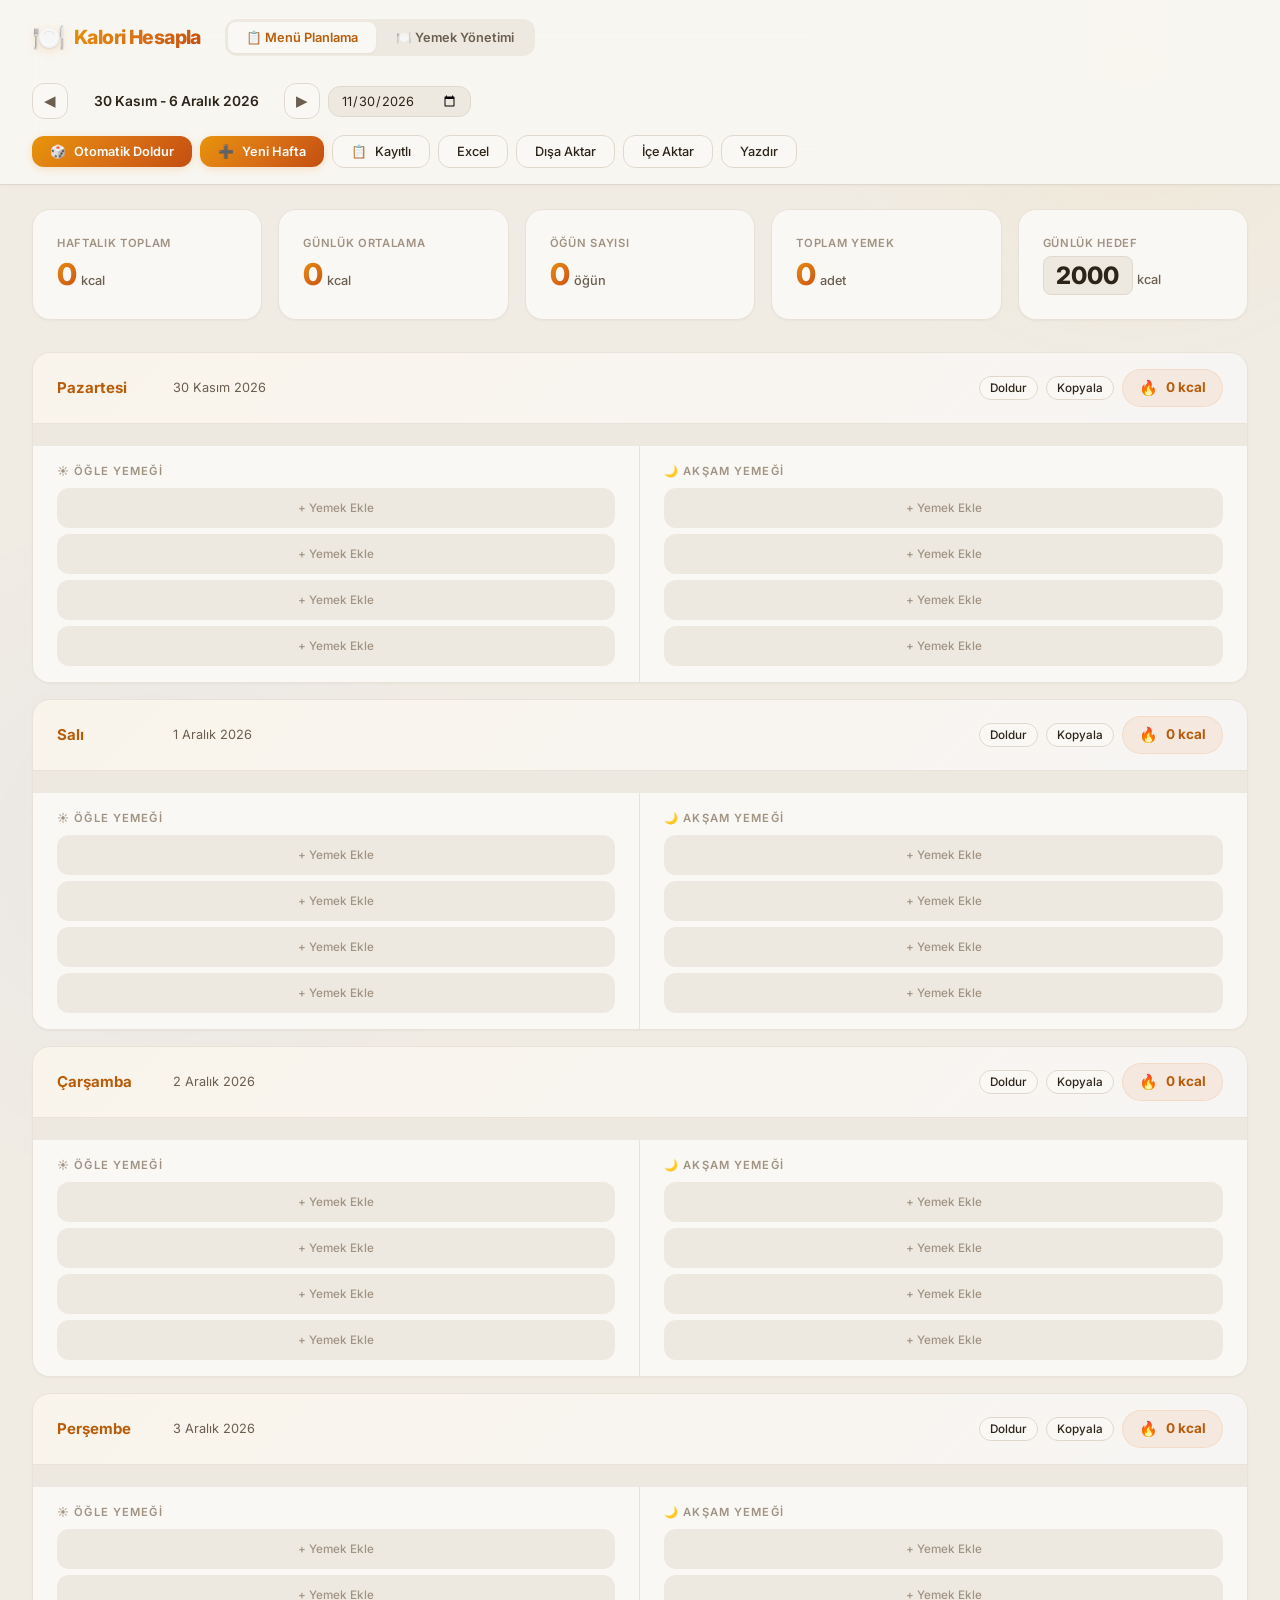
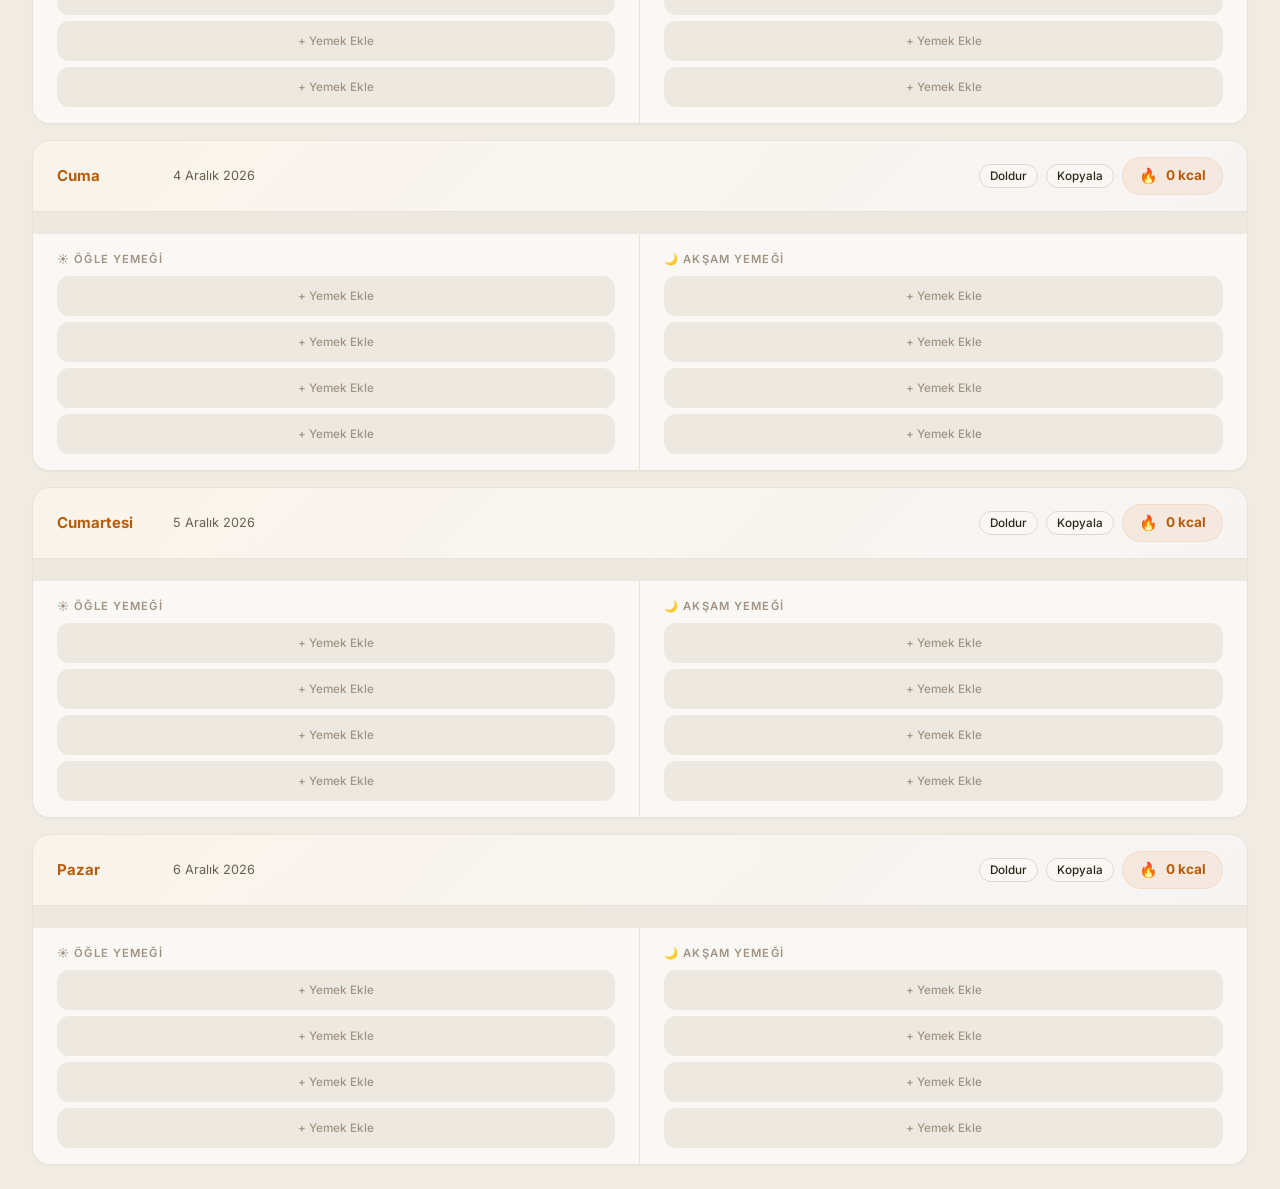
==== index.html @ 0a6b8567 "Initial commit: Add core files for meal planning and calorie tracking application, including HTML st" ====
<!DOCTYPE html>
<html lang="tr">
<head>
  <meta charset="UTF-8">
  <meta name="viewport" content="width=device-width, initial-scale=1.0">
  <meta name="description" content="Haftalık yemek menüsü planlama ve otomatik kalori hesaplama. 150+ Türk yemeği veritabanı.">
  <title>Kalori Hesapla — Haftalık Yemek Planlama</title>
  <link rel="icon" href="data:image/svg+xml,<svg xmlns='http://www.w3.org/2000/svg' viewBox='0 0 100 100'><text y='.9em' font-size='90'>🍽️</text></svg>">
  <link rel="stylesheet" href="css/style.css">
</head>
<body>

  <!-- ══════════ HEADER ══════════ -->
  <header class="app-header">
    <div class="header-content">
      <div class="header-left">
        <div class="app-logo">
          <span class="app-logo-icon">🍽️</span>
          <h1>Kalori Hesapla</h1>
        </div>
        <nav class="tab-nav">
          <button class="tab-btn active" data-tab="planner">📋 Menü Planlama</button>
          <button class="tab-btn" data-tab="foods">🍽️ Yemek Yönetimi</button>
        </nav>
      </div>

      <div class="header-right">
        <div class="week-selector" id="planner-controls">
          <button class="week-nav-btn" id="btn-prev-week" title="Önceki hafta">◀</button>
          <span class="week-label" id="week-label">Bu Hafta</span>
          <button class="week-nav-btn" id="btn-next-week" title="Sonraki hafta">▶</button>
          <input type="date" class="week-date-input" id="week-date-input" title="Tarih seç">
        </div>
        <div class="header-controls">
          <button class="btn btn-primary" id="btn-auto-fill" title="Haftalık menüyü otomatik doldur"><span>🎲</span> Otomatik Doldur</button>
          <button class="btn btn-primary" id="btn-new-week"><span>➕</span> Yeni Hafta</button>
          <div class="saved-weeks-wrapper" style="position:relative;">
            <button class="btn" id="btn-saved-weeks"><span>📋</span> Kayıtlı</button>
            <div class="weeks-dropdown" id="weeks-dropdown">
              <div class="weeks-dropdown-header">📋 Kayıtlı Haftalar</div>
              <div id="weeks-list"></div>
            </div>
          </div>
          <button class="btn" id="btn-export-excel" title="Excel olarak indir">Excel</button>
          <button class="btn" id="btn-export" title="JSON olarak dışa aktar">Dışa Aktar</button>
          <button class="btn" id="btn-import" title="JSON dosyası içe aktar">İçe Aktar</button>
          <button class="btn" id="btn-print" title="Yazdırma görünümü">Yazdır</button>
        </div>
      </div>
    </div>
  </header>

  <!-- ════════════════════════════════════
       TAB 1: MENÜ PLANLAMA
       ════════════════════════════════════ -->
  <main class="app-main" id="tab-planner">

    <!-- Stats Bar -->
    <section class="stats-bar">
      <div class="stat-card">
        <div class="stat-label">Haftalık Toplam</div>
        <div><span class="stat-value" id="stat-weekly-cal">0</span> <span class="stat-unit">kcal</span></div>
      </div>
      <div class="stat-card">
        <div class="stat-label">Günlük Ortalama</div>
        <div><span class="stat-value" id="stat-daily-cal">0</span> <span class="stat-unit">kcal</span></div>
      </div>
      <div class="stat-card">
        <div class="stat-label">Öğün Sayısı</div>
        <div><span class="stat-value" id="stat-meal-count">0</span> <span class="stat-unit">öğün</span></div>
      </div>
      <div class="stat-card">
        <div class="stat-label">Toplam Yemek</div>
        <div><span class="stat-value" id="stat-food-count">0</span> <span class="stat-unit">adet</span></div>
      </div>
      <div class="stat-card stat-card-goal">
        <div class="stat-label">Günlük Hedef</div>
        <div class="stat-goal-row">
          <input type="number" class="goal-input" id="goal-input" value="2000" min="500" max="5000" step="100">
          <span class="stat-unit">kcal</span>
        </div>
      </div>
    </section>

    <!-- Menu Grid -->
    <section class="menu-grid" id="menu-grid"></section>

  </main>

  <!-- ════════════════════════════════════
       TAB 2: YEMEK YÖNETİMİ
       ════════════════════════════════════ -->
  <main class="app-main hidden" id="tab-foods">

    <div class="food-mgmt">
      <!-- Header -->
      <div class="food-mgmt-header">
        <div>
          <h2 class="food-mgmt-title">Yemek Veritabanı</h2>
          <span class="food-mgmt-subtitle" id="food-total-count">0 yemek</span>
        </div>
        <button class="btn btn-primary" id="btn-add-food"><span>➕</span> Yeni Yemek Ekle</button>
      </div>

      <!-- Add Food Form (hidden) -->
      <div class="food-add-form hidden" id="food-add-form">
        <h3>Yeni Yemek Ekle</h3>
        <div class="food-form-grid">
          <div class="form-group">
            <label for="new-food-name">Yemek Adı</label>
            <input type="text" id="new-food-name" placeholder="Örn: Ev Yapımı Çorba" class="form-input">
          </div>
          <div class="form-group">
            <label for="new-food-cal">Kalori (kcal)</label>
            <input type="number" id="new-food-cal" placeholder="150" min="0" max="9999" class="form-input">
          </div>
          <div class="form-group">
            <label for="new-food-cat">Kategori</label>
            <select id="new-food-cat" class="form-input">
              <option value="corba">🍲 Çorbalar</option>
              <option value="ana_et">🍗 Et / Tavuk</option>
              <option value="ana_sebze">🥘 Sebze Yemekleri</option>
              <option value="pilav">🍚 Pilavlar</option>
              <option value="makarna">🍝 Makarnalar</option>
              <option value="borek">🥟 Börekler</option>
              <option value="salata">🥗 Salatalar</option>
              <option value="icecek">🥛 İçecekler</option>
              <option value="tatli">🍮 Tatlılar</option>
              <option value="meyve">🍎 Meyveler</option>
              <option value="diger" selected>🍽️ Diğer</option>
            </select>
          </div>
          <div class="form-group">
            <label for="new-food-portion">Porsiyon</label>
            <input type="text" id="new-food-portion" placeholder="1 porsiyon" class="form-input">
          </div>
        </div>
        <div class="food-form-actions">
          <button class="btn btn-primary" id="food-form-save">✓ Kaydet</button>
          <button class="btn" id="food-form-cancel">İptal</button>
        </div>
      </div>

      <!-- Filters -->
      <div class="food-mgmt-filters">
        <div class="food-search-wrap">
          <span class="food-search-icon">🔍</span>
          <input type="text" id="food-mgmt-search" placeholder="Yemek adı ile ara..." class="food-mgmt-search-input">
        </div>
        <div class="food-cat-filters">
          <button class="food-cat-filter-btn active" data-category="all">Tümü</button>
          <button class="food-cat-filter-btn" data-category="corba">🍲</button>
          <button class="food-cat-filter-btn" data-category="ana_et">🍗</button>
          <button class="food-cat-filter-btn" data-category="ana_sebze">🥘</button>
          <button class="food-cat-filter-btn" data-category="pilav">🍚</button>
          <button class="food-cat-filter-btn" data-category="makarna">🍝</button>
          <button class="food-cat-filter-btn" data-category="borek">🥟</button>
          <button class="food-cat-filter-btn" data-category="salata">🥗</button>
          <button class="food-cat-filter-btn" data-category="icecek">🥛</button>
          <button class="food-cat-filter-btn" data-category="tatli">🍮</button>
          <button class="food-cat-filter-btn" data-category="meyve">🍎</button>
          <button class="food-cat-filter-btn" data-category="diger">🍽️</button>
        </div>
      </div>

      <!-- Food List -->
      <div class="food-mgmt-list" id="food-mgmt-list"></div>
    </div>

  </main>

  <!-- ══════════ SEARCH OVERLAY ══════════ -->
  <div class="search-overlay" id="search-overlay">
    <div class="search-modal" role="dialog" aria-label="Yemek arama">
      <div class="search-header">
        <div class="search-context" id="search-context"></div>
        <div class="search-input-wrapper">
          <span class="search-input-icon">🔍</span>
          <input type="text" class="search-input" id="search-input"
                 placeholder="Yemek adı yazın... (örn: mercimek, pilav, tavuk)"
                 autocomplete="off" spellcheck="false">
        </div>
      </div>
      <div class="search-results" id="search-results"></div>
    </div>
  </div>

  <!-- ══════════ TOASTS ══════════ -->
  <div class="toast-container" id="toast-container"></div>

  <!-- ══════════ SCRIPTS ══════════ -->
  <script src="js/data.js"></script>
  <script src="js/storage.js"></script>
  <script src="js/app.js"></script>

</body>
</html>
---- css/style.css ----
@import url('https://fonts.googleapis.com/css2?family=Inter:wght@300;400;500;600;700;800&display=swap');

/* ═══════════════════════════════════════
   DESIGN TOKENS — WARM CREAM THEME
   ═══════════════════════════════════════ */
:root {
  /* Background layers — warm cream/sand tones */
  --bg-base: #f0ece4;
  --bg-surface: #faf8f4;
  --bg-card: #faf8f4;
  --bg-card-hover: #f5f1ea;
  --bg-elevated: #fdfcf9;
  --bg-input: #eee9e0;

  /* Text — warm dark tones */
  --text-primary: #2c2418;
  --text-secondary: #6b5f50;
  --text-muted: #a09383;
  --text-inverse: #fdfcf9;

  /* Accent — Warm orange/amber */
  --accent: #d97016;
  --accent-light: #e8940b;
  --accent-dark: #b85c0a;
  --accent-glow: rgba(217, 112, 22, 0.09);
  --accent-gradient: linear-gradient(135deg, #e8940b 0%, #d97016 50%, #c44e10 100%);

  /* Secondary accent — muted teal */
  --accent2: #3a8a7a;
  --accent2-glow: rgba(58, 138, 122, 0.08);

  /* Status colors */
  --success: #3a8a5c;
  --success-bg: rgba(58, 138, 92, 0.08);
  --warning: #b58a1a;
  --danger: #c0392b;
  --danger-bg: rgba(192, 57, 43, 0.07);
  --info: #2e6ea6;
  --info-bg: rgba(46, 110, 166, 0.07);

  /* Category colors — slightly warmer/muted */
  --cat-corba: #d97016;
  --cat-ana-et: #c0392b;
  --cat-ana-sebze: #3a8a5c;
  --cat-pilav: #7c54b8;
  --cat-makarna: #d46a1a;
  --cat-borek: #b84575;
  --cat-salata: #2d8a6e;
  --cat-icecek: #2e6ea6;
  --cat-tatli: #a61838;
  --cat-meyve: #5a8c1a;
  --cat-diger: #7a7060;

  /* Borders — warm */
  --border: #e0d8cc;
  --border-light: #e8e2d8;

  /* Radius */
  --radius-sm: 8px;
  --radius-md: 12px;
  --radius-lg: 18px;
  --radius-xl: 24px;
  --radius-full: 9999px;

  /* Shadows — warmer tone */
  --shadow-xs: 0 1px 2px rgba(60,40,10,0.04);
  --shadow-sm: 0 2px 8px rgba(60,40,10,0.06);
  --shadow-md: 0 4px 20px rgba(60,40,10,0.08);
  --shadow-lg: 0 12px 40px rgba(60,40,10,0.12);
  --shadow-glow: 0 4px 24px rgba(217, 112, 22, 0.14);

  /* Transitions */
  --transition-fast: 150ms ease;
  --transition-base: 250ms ease;
  --transition-slow: 400ms ease;

  /* Spacing */
  --space-xs: 4px;
  --space-sm: 8px;
  --space-md: 16px;
  --space-lg: 24px;
  --space-xl: 32px;
  --space-2xl: 48px;
}

/* ═══════════════════════════════════════
   RESETS & BASE
   ═══════════════════════════════════════ */
*, *::before, *::after {
  margin: 0;
  padding: 0;
  box-sizing: border-box;
}

html {
  font-size: 15px;
  scroll-behavior: smooth;
}

body {
  font-family: 'Inter', -apple-system, BlinkMacSystemFont, sans-serif;
  background: var(--bg-base);
  color: var(--text-primary);
  line-height: 1.6;
  min-height: 100vh;
  overflow-x: hidden;
}

/* Subtle background pattern */
body::before {
  content: '';
  position: fixed;
  top: -300px;
  right: -200px;
  width: 700px;
  height: 700px;
  background: radial-gradient(circle, rgba(245,158,11,0.06) 0%, transparent 70%);
  pointer-events: none;
  z-index: 0;
}

body::after {
  content: '';
  position: fixed;
  bottom: -300px;
  left: -200px;
  width: 700px;
  height: 700px;
  background: radial-gradient(circle, rgba(99,102,241,0.04) 0%, transparent 70%);
  pointer-events: none;
  z-index: 0;
}

/* ═══════════════════════════════════════
   HEADER
   ═══════════════════════════════════════ */
.app-header {
  position: sticky;
  top: 0;
  z-index: 100;
  background: rgba(250, 248, 244, 0.85);
  backdrop-filter: blur(20px);
  -webkit-backdrop-filter: blur(20px);
  border-bottom: 1px solid var(--border);
  padding: var(--space-md) var(--space-xl);
  box-shadow: 0 1px 3px rgba(0,0,0,0.03);
}

.header-content {
  max-width: 1600px;
  margin: 0 auto;
  display: flex;
  align-items: center;
  justify-content: space-between;
  gap: var(--space-lg);
  flex-wrap: wrap;
}

.app-logo {
  display: flex;
  align-items: center;
  gap: var(--space-sm);
}

.app-logo-icon {
  font-size: 1.8rem;
  filter: drop-shadow(0 2px 4px rgba(232,114,12,0.2));
}

.app-logo h1 {
  font-size: 1.3rem;
  font-weight: 800;
  background: var(--accent-gradient);
  -webkit-background-clip: text;
  -webkit-text-fill-color: transparent;
  background-clip: text;
  letter-spacing: -0.03em;
}

.header-controls {
  display: flex;
  align-items: center;
  gap: var(--space-sm);
  flex-wrap: wrap;
}

/* ═══════════════════════════════════════
   BUTTONS
   ═══════════════════════════════════════ */
.btn {
  display: inline-flex;
  align-items: center;
  gap: var(--space-sm);
  padding: 8px 18px;
  border: 1px solid var(--border);
  border-radius: var(--radius-md);
  background: var(--bg-surface);
  color: var(--text-primary);
  font-family: inherit;
  font-size: 0.85rem;
  font-weight: 500;
  cursor: pointer;
  transition: all var(--transition-fast);
  white-space: nowrap;
}

.btn:hover {
  background: var(--bg-card-hover);
  border-color: var(--accent-light);
  transform: translateY(-1px);
  box-shadow: var(--shadow-sm);
}

.btn:active {
  transform: translateY(0);
}

.btn-primary {
  background: var(--accent-gradient);
  border: none;
  color: var(--text-inverse);
  font-weight: 600;
  box-shadow: 0 2px 8px rgba(232,114,12,0.2);
}

.btn-primary:hover {
  filter: brightness(1.05);
  box-shadow: var(--shadow-glow);
}

.btn-danger {
  border-color: rgba(220, 38, 38, 0.25);
  color: var(--danger);
}

.btn-danger:hover {
  background: var(--danger-bg);
  border-color: var(--danger);
}

.btn-sm {
  padding: 4px 10px;
  font-size: 0.78rem;
}

.btn-icon {
  padding: 8px;
  border-radius: var(--radius-md);
  font-size: 1rem;
}

/* ═══════════════════════════════════════
   WEEK SELECTOR
   ═══════════════════════════════════════ */
.week-selector {
  display: flex;
  align-items: center;
  gap: var(--space-sm);
}

.week-nav-btn {
  width: 36px;
  height: 36px;
  display: flex;
  align-items: center;
  justify-content: center;
  border: 1px solid var(--border);
  border-radius: var(--radius-md);
  background: var(--bg-surface);
  color: var(--text-secondary);
  cursor: pointer;
  transition: all var(--transition-fast);
  font-size: 1rem;
}

.week-nav-btn:hover {
  background: var(--accent-glow);
  color: var(--accent);
  border-color: var(--accent-light);
}

.week-label {
  font-size: 0.92rem;
  font-weight: 600;
  color: var(--text-primary);
  min-width: 200px;
  text-align: center;
  cursor: pointer;
  padding: 6px 14px;
  border-radius: var(--radius-md);
  transition: background var(--transition-fast);
}

.week-label:hover {
  background: var(--bg-input);
}

.week-date-input {
  background: var(--bg-input);
  border: 1px solid var(--border);
  border-radius: var(--radius-md);
  color: var(--text-primary);
  padding: 6px 12px;
  font-family: inherit;
  font-size: 0.85rem;
  cursor: pointer;
}

.week-date-input:focus {
  outline: none;
  border-color: var(--accent);
  box-shadow: 0 0 0 3px var(--accent-glow);
}

/* ═══════════════════════════════════════
   MAIN CONTENT
   ═══════════════════════════════════════ */
.app-main {
  max-width: 1600px;
  margin: 0 auto;
  padding: var(--space-lg) var(--space-xl);
  position: relative;
  z-index: 1;
}

/* ═══════════════════════════════════════
   STATS BAR
   ═══════════════════════════════════════ */
.stats-bar {
  display: grid;
  grid-template-columns: repeat(auto-fit, minmax(200px, 1fr));
  gap: var(--space-md);
  margin-bottom: var(--space-xl);
}

.stat-card {
  background: var(--bg-surface);
  border: 1px solid var(--border-light);
  border-radius: var(--radius-lg);
  padding: var(--space-lg) var(--space-lg);
  transition: all var(--transition-base);
  box-shadow: var(--shadow-xs);
}

.stat-card:hover {
  border-color: var(--accent-light);
  box-shadow: var(--shadow-glow);
  transform: translateY(-3px);
}

.stat-label {
  font-size: 0.75rem;
  font-weight: 600;
  color: var(--text-muted);
  text-transform: uppercase;
  letter-spacing: 0.06em;
  margin-bottom: var(--space-xs);
}

.stat-value {
  font-size: 2rem;
  font-weight: 800;
  background: var(--accent-gradient);
  -webkit-background-clip: text;
  -webkit-text-fill-color: transparent;
  background-clip: text;
  line-height: 1.2;
}

.stat-unit {
  font-size: 0.85rem;
  font-weight: 500;
  -webkit-text-fill-color: var(--text-secondary);
}

/* ═══════════════════════════════════════
   MENU TABLE
   ═══════════════════════════════════════ */
.menu-grid {
  display: flex;
  flex-direction: column;
  gap: var(--space-md);
}

.day-card {
  background: var(--bg-surface);
  border: 1px solid var(--border-light);
  border-radius: var(--radius-lg);
  overflow: hidden;
  transition: all var(--transition-base);
  animation: fadeSlideIn 0.4s ease backwards;
  box-shadow: var(--shadow-xs);
}

.day-card:nth-child(1) { animation-delay: 0.0s; }
.day-card:nth-child(2) { animation-delay: 0.05s; }
.day-card:nth-child(3) { animation-delay: 0.10s; }
.day-card:nth-child(4) { animation-delay: 0.15s; }
.day-card:nth-child(5) { animation-delay: 0.20s; }
.day-card:nth-child(6) { animation-delay: 0.25s; }
.day-card:nth-child(7) { animation-delay: 0.30s; }

@keyframes fadeSlideIn {
  from {
    opacity: 0;
    transform: translateY(12px);
  }
  to {
    opacity: 1;
    transform: translateY(0);
  }
}

.day-card:hover {
  border-color: rgba(232, 114, 12, 0.2);
  box-shadow: var(--shadow-md);
}

.day-header {
  display: flex;
  align-items: center;
  justify-content: space-between;
  padding: var(--space-md) var(--space-lg);
  background: linear-gradient(135deg, rgba(245,158,11,0.04) 0%, rgba(99,102,241,0.02) 100%);
  border-bottom: 1px solid var(--border-light);
}

.day-info {
  display: flex;
  align-items: center;
  gap: var(--space-md);
}

.day-name {
  font-size: 1rem;
  font-weight: 700;
  color: var(--accent-dark);
  min-width: 100px;
}

.day-date {
  font-size: 0.85rem;
  color: var(--text-secondary);
  font-weight: 400;
}

.day-calories {
  display: flex;
  align-items: center;
  gap: var(--space-sm);
  background: var(--accent-glow);
  border: 1px solid rgba(232, 114, 12, 0.12);
  padding: 6px 16px;
  border-radius: var(--radius-full);
  font-weight: 700;
  color: var(--accent-dark);
  font-size: 0.9rem;
}

.day-calories-icon {
  font-size: 1rem;
}

.day-body {
  display: grid;
  grid-template-columns: 1fr 1fr;
  gap: 0;
}

.meal-column {
  background: var(--bg-surface);
  padding: var(--space-md) var(--space-lg);
}

.meal-column:first-child {
  border-right: 1px solid var(--border-light);
}

.meal-title {
  font-size: 0.75rem;
  font-weight: 600;
  text-transform: uppercase;
  letter-spacing: 0.1em;
  color: var(--text-muted);
  margin-bottom: var(--space-sm);
  display: flex;
  align-items: center;
  justify-content: space-between;
}

.meal-title-text {
  display: flex;
  align-items: center;
  gap: var(--space-xs);
}

.meal-calories-total {
  font-size: 0.75rem;
  font-weight: 700;
  color: var(--accent);
  background: var(--accent-glow);
  padding: 2px 10px;
  border-radius: var(--radius-full);
  border: 1px solid rgba(232,114,12,0.1);
}

.meal-slots {
  display: flex;
  flex-direction: column;
  gap: 6px;
  min-height: 120px;
}

/* ═══════════════════════════════════════
   FOOD SLOT
   ═══════════════════════════════════════ */
.food-slot {
  display: flex;
  align-items: center;
  gap: var(--space-sm);
  padding: 8px 12px;
  border-radius: var(--radius-md);
  border: 1.5px dashed var(--border);
  transition: all var(--transition-fast);
  min-height: 40px;
  cursor: pointer;
}

.food-slot:hover {
  border-color: var(--accent-light);
  background: var(--accent-glow);
}

.food-slot.empty {
  justify-content: center;
  background: var(--bg-input);
  border-color: transparent;
}

.food-slot.empty:hover {
  background: var(--accent-glow);
  border-color: var(--accent-light);
  border-style: dashed;
}

.food-slot.empty::after {
  content: '+ Yemek Ekle';
  font-size: 0.78rem;
  color: var(--text-muted);
  font-weight: 500;
}

.food-slot.empty:hover::after {
  color: var(--accent);
}

.food-slot.filled {
  border-style: solid;
  border-color: var(--border);
  background: var(--bg-surface);
}

.food-slot.filled:hover {
  background: var(--bg-card-hover);
  border-color: var(--accent-light);
}

.food-cat-dot {
  width: 8px;
  height: 8px;
  border-radius: 50%;
  flex-shrink: 0;
  box-shadow: 0 0 0 2px rgba(0,0,0,0.04);
}

.food-slot-name {
  flex: 1;
  font-size: 0.84rem;
  font-weight: 500;
  color: var(--text-primary);
  overflow: hidden;
  text-overflow: ellipsis;
  white-space: nowrap;
}

.food-slot-cal {
  font-size: 0.75rem;
  font-weight: 700;
  color: var(--accent-dark);
  background: var(--accent-glow);
  padding: 2px 10px;
  border-radius: var(--radius-full);
  flex-shrink: 0;
}

.food-slot-remove {
  width: 24px;
  height: 24px;
  display: flex;
  align-items: center;
  justify-content: center;
  border: none;
  background: transparent;
  color: var(--text-muted);
  cursor: pointer;
  border-radius: var(--radius-sm);
  font-size: 0.85rem;
  opacity: 0;
  transition: all var(--transition-fast);
  flex-shrink: 0;
}

.food-slot:hover .food-slot-remove {
  opacity: 1;
}

.food-slot-remove:hover {
  color: var(--danger);
  background: var(--danger-bg);
}

/* ═══════════════════════════════════════
   SEARCH MODAL / DROPDOWN
   ═══════════════════════════════════════ */
.search-overlay {
  position: fixed;
  inset: 0;
  background: rgba(0, 0, 0, 0.25);
  backdrop-filter: blur(6px);
  z-index: 1000;
  display: flex;
  align-items: flex-start;
  justify-content: center;
  padding-top: 12vh;
  opacity: 0;
  pointer-events: none;
  transition: opacity var(--transition-base);
}

.search-overlay.active {
  opacity: 1;
  pointer-events: auto;
}

.search-modal {
  background: var(--bg-surface);
  border: 1px solid var(--border);
  border-radius: var(--radius-xl);
  box-shadow: var(--shadow-lg);
  width: 560px;
  max-width: 95vw;
  max-height: 70vh;
  display: flex;
  flex-direction: column;
  transform: translateY(-20px) scale(0.96);
  transition: transform var(--transition-base);
  overflow: hidden;
}

.search-overlay.active .search-modal {
  transform: translateY(0) scale(1);
}

.search-header {
  padding: var(--space-lg);
  border-bottom: 1px solid var(--border-light);
  background: linear-gradient(180deg, rgba(245,158,11,0.03) 0%, transparent 100%);
}

.search-context {
  font-size: 0.78rem;
  color: var(--text-muted);
  margin-bottom: var(--space-sm);
}

.search-context span {
  color: var(--accent);
  font-weight: 700;
}

.search-input-wrapper {
  display: flex;
  align-items: center;
  gap: var(--space-sm);
  background: var(--bg-input);
  border: 2px solid var(--border);
  border-radius: var(--radius-md);
  padding: 10px 14px;
  transition: all var(--transition-fast);
}

.search-input-wrapper:focus-within {
  border-color: var(--accent);
  box-shadow: 0 0 0 4px var(--accent-glow);
  background: var(--bg-surface);
}

.search-input-icon {
  color: var(--text-muted);
  font-size: 1.1rem;
}

.search-input {
  flex: 1;
  background: none;
  border: none;
  outline: none;
  color: var(--text-primary);
  font-family: inherit;
  font-size: 1rem;
  font-weight: 500;
}

.search-input::placeholder {
  color: var(--text-muted);
  font-weight: 400;
}

.search-results {
  flex: 1;
  overflow-y: auto;
  padding: var(--space-sm);
}

.search-results::-webkit-scrollbar {
  width: 6px;
}

.search-results::-webkit-scrollbar-track {
  background: transparent;
}

.search-results::-webkit-scrollbar-thumb {
  background: var(--border);
  border-radius: var(--radius-full);
}

.search-category-header {
  font-size: 0.72rem;
  font-weight: 700;
  text-transform: uppercase;
  letter-spacing: 0.1em;
  color: var(--text-muted);
  padding: var(--space-sm) var(--space-md);
  margin-top: var(--space-xs);
  display: flex;
  align-items: center;
  gap: var(--space-sm);
}

.search-result-item {
  display: flex;
  align-items: center;
  gap: var(--space-sm);
  padding: 10px var(--space-md);
  border-radius: var(--radius-md);
  cursor: pointer;
  transition: all var(--transition-fast);
}

.search-result-item:hover,
.search-result-item.selected {
  background: var(--accent-glow);
}

.search-result-dot {
  width: 10px;
  height: 10px;
  border-radius: 50%;
  flex-shrink: 0;
  box-shadow: 0 0 0 2px rgba(0,0,0,0.04);
}

.search-result-name {
  flex: 1;
  font-size: 0.9rem;
  font-weight: 500;
  color: var(--text-primary);
}

.search-result-portion {
  font-size: 0.75rem;
  color: var(--text-muted);
}

.search-result-cal {
  font-size: 0.85rem;
  font-weight: 700;
  color: var(--accent-dark);
}

.search-empty {
  padding: var(--space-2xl);
  text-align: center;
  color: var(--text-muted);
  font-size: 0.9rem;
}

.search-empty-icon {
  font-size: 2.5rem;
  margin-bottom: var(--space-md);
  opacity: 0.5;
}

/* Category browser */
.category-grid {
  display: grid;
  grid-template-columns: repeat(auto-fill, minmax(140px, 1fr));
  gap: var(--space-sm);
  padding: var(--space-md);
}

.category-btn {
  display: flex;
  flex-direction: column;
  align-items: center;
  gap: var(--space-xs);
  padding: var(--space-md);
  border: 1px solid var(--border-light);
  border-radius: var(--radius-md);
  background: var(--bg-surface);
  cursor: pointer;
  transition: all var(--transition-fast);
}

.category-btn:hover {
  border-color: var(--accent-light);
  background: var(--accent-glow);
  transform: translateY(-2px);
  box-shadow: var(--shadow-sm);
}

.category-btn-icon {
  font-size: 1.6rem;
}

.category-btn-name {
  font-size: 0.75rem;
  font-weight: 600;
  color: var(--text-secondary);
  text-align: center;
}

/* ═══════════════════════════════════════
   SAVED WEEKS DROPDOWN
   ═══════════════════════════════════════ */
.weeks-dropdown {
  position: absolute;
  top: 100%;
  right: 0;
  margin-top: var(--space-sm);
  background: var(--bg-surface);
  border: 1px solid var(--border);
  border-radius: var(--radius-lg);
  box-shadow: var(--shadow-lg);
  min-width: 300px;
  max-height: 400px;
  overflow-y: auto;
  z-index: 200;
  display: none;
}

.weeks-dropdown.active {
  display: block;
  animation: dropIn 0.2s ease;
}

@keyframes dropIn {
  from { opacity: 0; transform: translateY(-8px); }
  to { opacity: 1; transform: translateY(0); }
}

.weeks-dropdown-header {
  padding: var(--space-md);
  border-bottom: 1px solid var(--border-light);
  font-size: 0.85rem;
  font-weight: 600;
  color: var(--text-secondary);
}

.week-item {
  display: flex;
  align-items: center;
  justify-content: space-between;
  padding: var(--space-sm) var(--space-md);
  cursor: pointer;
  transition: background var(--transition-fast);
}

.week-item:hover {
  background: var(--accent-glow);
}

.week-item.active {
  background: var(--accent-glow);
  border-left: 3px solid var(--accent);
}

.week-item-label {
  font-size: 0.85rem;
  font-weight: 500;
}

.week-item-delete {
  padding: 4px;
  background: none;
  border: none;
  color: var(--text-muted);
  cursor: pointer;
  border-radius: var(--radius-sm);
  opacity: 0;
  transition: all var(--transition-fast);
}

.week-item:hover .week-item-delete {
  opacity: 1;
}

.week-item-delete:hover {
  color: var(--danger);
}

/* ═══════════════════════════════════════
   TOAST NOTIFICATIONS
   ═══════════════════════════════════════ */
.toast-container {
  position: fixed;
  bottom: var(--space-lg);
  right: var(--space-lg);
  z-index: 2000;
  display: flex;
  flex-direction: column;
  gap: var(--space-sm);
}

.toast {
  background: var(--bg-surface);
  border: 1px solid var(--border);
  border-radius: var(--radius-md);
  padding: var(--space-md) var(--space-lg);
  font-size: 0.85rem;
  font-weight: 500;
  color: var(--text-primary);
  box-shadow: var(--shadow-lg);
  display: flex;
  align-items: center;
  gap: var(--space-sm);
  animation: toastIn 0.3s ease, toastOut 0.3s ease 2.7s forwards;
  min-width: 250px;
}

.toast.success {
  border-left: 4px solid var(--success);
}

.toast.error {
  border-left: 4px solid var(--danger);
}

.toast.info {
  border-left: 4px solid var(--info);
}

@keyframes toastIn {
  from { opacity: 0; transform: translateX(40px); }
  to { opacity: 1; transform: translateX(0); }
}

@keyframes toastOut {
  from { opacity: 1; transform: translateX(0); }
  to { opacity: 0; transform: translateX(40px); }
}

/* ═══════════════════════════════════════
   PRINT STYLES
   ═══════════════════════════════════════ */
@media print {
  body {
    background: white;
  }
  
  body::before, body::after {
    display: none;
  }

  .app-header {
    backdrop-filter: none;
    position: static;
    box-shadow: none;
    border-bottom: 2px solid #333;
  }

  .header-controls .btn:not(.week-label) {
    display: none;
  }

  .stats-bar {
    display: grid;
    grid-template-columns: repeat(4, 1fr);
  }

  .stat-card {
    box-shadow: none;
    border: 1px solid #ddd;
  }

  .stat-value {
    -webkit-text-fill-color: var(--accent-dark);
    background: none;
  }

  .day-card {
    box-shadow: none;
    border: 1px solid #ddd;
    break-inside: avoid;
    animation: none;
  }

  .food-slot.empty {
    display: none;
  }

  .food-slot-remove {
    display: none;
  }

  .toast-container {
    display: none;
  }
}

/* ═══════════════════════════════════════
   RESPONSIVE
   ═══════════════════════════════════════ */
@media (max-width: 900px) {
  html { font-size: 14px; }

  .app-header {
    padding: var(--space-sm) var(--space-md);
  }

  .header-content {
    flex-direction: column;
    align-items: stretch;
    gap: var(--space-sm);
  }

  .header-controls {
    justify-content: center;
  }

  .app-main {
    padding: var(--space-md);
  }

  .stats-bar {
    grid-template-columns: repeat(2, 1fr);
  }

  .day-body {
    grid-template-columns: 1fr;
  }

  .meal-column:first-child {
    border-right: none;
    border-bottom: 1px solid var(--border-light);
  }

  .week-label {
    min-width: auto;
  }

  .search-modal {
    margin: var(--space-md);
    max-height: 80vh;
  }
}

@media (max-width: 500px) {
  .stats-bar {
    grid-template-columns: 1fr;
  }

  .header-controls {
    flex-wrap: wrap;
    gap: var(--space-xs);
  }
  
  .btn {
    padding: 6px 12px;
    font-size: 0.78rem;
  }
}

/* ═══════════════════════════════════════
   SCROLLBAR
   ═══════════════════════════════════════ */
::-webkit-scrollbar {
  width: 8px;
  height: 8px;
}

::-webkit-scrollbar-track {
  background: var(--bg-base);
}

::-webkit-scrollbar-thumb {
  background: var(--border);
  border-radius: var(--radius-full);
}

::-webkit-scrollbar-thumb:hover {
  background: var(--text-muted);
}

/* ═══════════════════════════════════════
   MISC UTILITIES
   ═══════════════════════════════════════ */
.hidden { display: none !important; }
.sr-only {
  position: absolute;
  width: 1px; height: 1px;
  padding: 0; margin: -1px;
  overflow: hidden;
  clip: rect(0,0,0,0);
  border: 0;
}

@keyframes pulse {
  0%, 100% { opacity: 1; }
  50% { opacity: 0.5; }
}

.loading {
  animation: pulse 1.5s ease-in-out infinite;
}

/* ═══════════════════════════════════════
   HEADER LAYOUT (updated)
   ═══════════════════════════════════════ */
.header-left {
  display: flex;
  align-items: center;
  gap: var(--space-lg);
}

.header-right {
  display: flex;
  align-items: center;
  gap: var(--space-md);
  flex-wrap: wrap;
}

/* ═══════════════════════════════════════
   TAB NAVIGATION
   ═══════════════════════════════════════ */
.tab-nav {
  display: flex;
  gap: 2px;
  background: var(--bg-input);
  border-radius: var(--radius-md);
  padding: 3px;
}

.tab-btn {
  padding: 8px 18px;
  border: none;
  border-radius: var(--radius-sm);
  background: transparent;
  color: var(--text-secondary);
  font-family: inherit;
  font-size: 0.85rem;
  font-weight: 600;
  cursor: pointer;
  transition: all var(--transition-fast);
  white-space: nowrap;
}

.tab-btn:hover {
  color: var(--text-primary);
  background: rgba(255,255,255,0.5);
}

.tab-btn.active {
  background: var(--bg-surface);
  color: var(--accent-dark);
  box-shadow: var(--shadow-xs);
}

/* ═══════════════════════════════════════
   CALORIE GOAL INPUT
   ═══════════════════════════════════════ */
.stat-card-goal {
  position: relative;
}

.stat-goal-row {
  display: flex;
  align-items: baseline;
  gap: var(--space-xs);
}

.goal-input {
  width: 90px;
  background: var(--bg-input);
  border: 1px solid var(--border);
  border-radius: var(--radius-sm);
  color: var(--text-primary);
  font-family: inherit;
  font-size: 1.6rem;
  font-weight: 800;
  padding: 4px 8px;
  text-align: center;
  transition: border-color var(--transition-fast);
}

.goal-input:focus {
  outline: none;
  border-color: var(--accent);
  box-shadow: 0 0 0 3px var(--accent-glow);
}

/* Chrome spinner hide */
.goal-input::-webkit-inner-spin-button,
.goal-input::-webkit-outer-spin-button {
  -webkit-appearance: none;
  margin: 0;
}

/* ═══════════════════════════════════════
   DAY PROGRESS BAR
   ═══════════════════════════════════════ */
.day-progress-bar {
  position: relative;
  height: 22px;
  background: var(--bg-input);
  overflow: hidden;
}

.day-progress-fill {
  height: 100%;
  transition: width 0.6s cubic-bezier(0.22, 1, 0.36, 1);
  border-radius: 0;
}

.day-progress-fill.ok {
  background: linear-gradient(90deg, #3a8a5c 0%, #4ade80 100%);
}

.day-progress-fill.warn {
  background: linear-gradient(90deg, #e8940b 0%, #fbbf24 100%);
}

.day-progress-fill.over {
  background: linear-gradient(90deg, #c0392b 0%, #ef4444 100%);
}

.day-progress-fill.empty {
  background: transparent;
}

.day-progress-label {
  position: absolute;
  top: 50%;
  left: 50%;
  transform: translate(-50%, -50%);
  font-size: 0.68rem;
  font-weight: 600;
  color: var(--text-secondary);
  white-space: nowrap;
}

/* ═══════════════════════════════════════
   DAY HEADER ACTIONS
   ═══════════════════════════════════════ */
.day-header-actions {
  display: flex;
  align-items: center;
  gap: var(--space-sm);
}

/* ═══════════════════════════════════════
   PORTION BUTTON
   ═══════════════════════════════════════ */
.food-slot-portion {
  padding: 1px 6px;
  border: 1px solid var(--border);
  border-radius: var(--radius-sm);
  background: var(--bg-input);
  color: var(--accent-dark);
  font-family: inherit;
  font-size: 0.7rem;
  font-weight: 700;
  cursor: pointer;
  transition: all var(--transition-fast);
  flex-shrink: 0;
}

.food-slot-portion.dim {
  color: var(--text-muted);
  border-color: transparent;
  background: transparent;
}

.food-slot-portion:hover {
  border-color: var(--accent);
  color: var(--accent);
  background: var(--accent-glow);
}

/* ═══════════════════════════════════════
   FAVORITE STAR
   ═══════════════════════════════════════ */
.food-slot-fav {
  border: none;
  background: transparent;
  color: var(--border);
  cursor: pointer;
  font-size: 0.85rem;
  transition: all var(--transition-fast);
  flex-shrink: 0;
  opacity: 0;
  padding: 2px;
}

.food-slot:hover .food-slot-fav {
  opacity: 1;
}

.food-slot-fav.active {
  color: #e8940b;
  opacity: 1;
}

.food-slot-fav:hover {
  color: #e8940b;
  transform: scale(1.2);
}

/* Search favorites */
.search-fav-btn {
  border: none;
  background: transparent;
  color: var(--border);
  cursor: pointer;
  font-size: 0.9rem;
  padding: 2px 4px;
  transition: all var(--transition-fast);
  flex-shrink: 0;
}

.search-fav-btn.active {
  color: #e8940b;
}

.search-fav-btn:hover {
  color: #e8940b;
  transform: scale(1.15);
}

/* ═══════════════════════════════════════
   FOOD MANAGEMENT PAGE
   ═══════════════════════════════════════ */
.food-mgmt {
  max-width: 1000px;
  margin: 0 auto;
}

.food-mgmt-header {
  display: flex;
  align-items: center;
  justify-content: space-between;
  margin-bottom: var(--space-lg);
}

.food-mgmt-title {
  font-size: 1.5rem;
  font-weight: 800;
  color: var(--text-primary);
}

.food-mgmt-subtitle {
  font-size: 0.85rem;
  color: var(--text-muted);
  font-weight: 500;
}

/* Add Food Form */
.food-add-form {
  background: var(--bg-surface);
  border: 1px solid var(--border);
  border-radius: var(--radius-lg);
  padding: var(--space-lg);
  margin-bottom: var(--space-lg);
  box-shadow: var(--shadow-sm);
  animation: fadeSlideIn 0.3s ease;
}

.food-add-form h3 {
  font-size: 1rem;
  font-weight: 700;
  margin-bottom: var(--space-md);
  color: var(--accent-dark);
}

.food-form-grid {
  display: grid;
  grid-template-columns: 1fr 1fr;
  gap: var(--space-md);
}

.form-group {
  display: flex;
  flex-direction: column;
  gap: var(--space-xs);
}

.form-group label {
  font-size: 0.78rem;
  font-weight: 600;
  color: var(--text-secondary);
  text-transform: uppercase;
  letter-spacing: 0.05em;
}

.form-input {
  padding: 9px 12px;
  border: 1px solid var(--border);
  border-radius: var(--radius-sm);
  background: var(--bg-input);
  color: var(--text-primary);
  font-family: inherit;
  font-size: 0.9rem;
  transition: border-color var(--transition-fast);
}

.form-input:focus {
  outline: none;
  border-color: var(--accent);
  box-shadow: 0 0 0 3px var(--accent-glow);
}

.food-form-actions {
  display: flex;
  gap: var(--space-sm);
  margin-top: var(--space-md);
  justify-content: flex-end;
}

/* Filters */
.food-mgmt-filters {
  display: flex;
  flex-direction: column;
  gap: var(--space-md);
  margin-bottom: var(--space-lg);
}

.food-search-wrap {
  position: relative;
  display: flex;
  align-items: center;
}

.food-search-icon {
  position: absolute;
  left: 14px;
  font-size: 1rem;
  pointer-events: none;
}

.food-mgmt-search-input {
  width: 100%;
  padding: 11px 14px 11px 42px;
  border: 1px solid var(--border);
  border-radius: var(--radius-md);
  background: var(--bg-surface);
  color: var(--text-primary);
  font-family: inherit;
  font-size: 0.95rem;
  transition: border-color var(--transition-fast);
  box-shadow: var(--shadow-xs);
}

.food-mgmt-search-input:focus {
  outline: none;
  border-color: var(--accent);
  box-shadow: 0 0 0 3px var(--accent-glow);
}

.food-cat-filters {
  display: flex;
  gap: 4px;
  flex-wrap: wrap;
}

.food-cat-filter-btn {
  padding: 6px 12px;
  border: 1px solid var(--border);
  border-radius: var(--radius-full);
  background: var(--bg-surface);
  color: var(--text-secondary);
  font-family: inherit;
  font-size: 0.82rem;
  font-weight: 500;
  cursor: pointer;
  transition: all var(--transition-fast);
}

.food-cat-filter-btn:hover {
  border-color: var(--accent);
  background: var(--accent-glow);
}

.food-cat-filter-btn.active {
  background: var(--accent-gradient);
  color: var(--text-inverse);
  border-color: transparent;
}

/* Food List */
.food-mgmt-list {
  display: flex;
  flex-direction: column;
}

.food-mgmt-cat-header {
  font-size: 0.78rem;
  font-weight: 700;
  text-transform: uppercase;
  letter-spacing: 0.08em;
  color: var(--text-muted);
  padding: var(--space-md) 0 var(--space-xs);
  border-bottom: 1px solid var(--border-light);
  margin-top: var(--space-sm);
}

.food-mgmt-cat-header:first-child {
  margin-top: 0;
}

.food-mgmt-item {
  display: flex;
  align-items: center;
  gap: var(--space-sm);
  padding: 10px var(--space-md);
  border-bottom: 1px solid var(--border-light);
  transition: background var(--transition-fast);
}

.food-mgmt-item:hover {
  background: var(--accent-glow);
}

.food-mgmt-name {
  flex: 1;
  font-size: 0.9rem;
  font-weight: 500;
  color: var(--text-primary);
  min-width: 0;
  overflow: hidden;
  text-overflow: ellipsis;
  white-space: nowrap;
}

.food-mgmt-badge {
  font-size: 0.65rem;
  font-weight: 700;
  text-transform: uppercase;
  letter-spacing: 0.05em;
  padding: 2px 8px;
  border-radius: var(--radius-full);
  flex-shrink: 0;
}

.food-mgmt-badge.custom {
  background: rgba(99, 102, 241, 0.1);
  color: #6366f1;
}

.food-mgmt-badge.edited {
  background: rgba(232, 114, 12, 0.1);
  color: var(--accent);
}

.food-mgmt-portion {
  font-size: 0.78rem;
  color: var(--text-muted);
  flex-shrink: 0;
  min-width: 80px;
}

.food-mgmt-cal-edit {
  display: flex;
  align-items: center;
  gap: 4px;
  flex-shrink: 0;
}

.food-mgmt-cal-input {
  width: 65px;
  padding: 4px 6px;
  border: 1px solid var(--border);
  border-radius: var(--radius-sm);
  background: var(--bg-input);
  color: var(--text-primary);
  font-family: inherit;
  font-size: 0.85rem;
  font-weight: 600;
  text-align: right;
  transition: border-color var(--transition-fast);
}

.food-mgmt-cal-input:focus {
  outline: none;
  border-color: var(--accent);
  box-shadow: 0 0 0 2px var(--accent-glow);
}

.food-mgmt-cal-input::-webkit-inner-spin-button,
.food-mgmt-cal-input::-webkit-outer-spin-button {
  -webkit-appearance: none;
}

.food-mgmt-cal-unit {
  font-size: 0.75rem;
  color: var(--text-muted);
  font-weight: 500;
}

.food-mgmt-fav {
  border: none;
  background: transparent;
  cursor: pointer;
  font-size: 1rem;
  color: var(--border);
  padding: 4px;
  transition: all var(--transition-fast);
  flex-shrink: 0;
}

.food-mgmt-fav.active {
  color: #e8940b;
}

.food-mgmt-fav:hover {
  color: #e8940b;
  transform: scale(1.15);
}

.food-mgmt-del {
  border: none;
  background: transparent;
  cursor: pointer;
  font-size: 0.9rem;
  padding: 4px;
  opacity: 0.4;
  transition: all var(--transition-fast);
  flex-shrink: 0;
}

.food-mgmt-del:hover {
  opacity: 1;
}

.food-mgmt-empty {
  padding: var(--space-2xl);
  text-align: center;
  color: var(--text-muted);
  font-size: 0.9rem;
}

/* ═══════════════════════════════════════
   RESPONSIVE UPDATES
   ═══════════════════════════════════════ */
@media (max-width: 1100px) {
  .header-content {
    flex-direction: column;
    align-items: stretch;
  }
  .header-left {
    flex-direction: column;
    align-items: flex-start;
    gap: var(--space-sm);
  }
  .header-right {
    flex-wrap: wrap;
    gap: var(--space-sm);
  }
}

@media (max-width: 900px) {
  .food-form-grid {
    grid-template-columns: 1fr;
  }
  .food-mgmt-item {
    flex-wrap: wrap;
    gap: var(--space-xs);
  }
  .food-mgmt-portion {
    min-width: auto;
  }
}

@media (max-width: 500px) {
  .tab-nav {
    width: 100%;
  }
  .tab-btn {
    flex: 1;
    text-align: center;
    padding: 8px 10px;
    font-size: 0.78rem;
  }
  .day-header {
    flex-direction: column;
    align-items: flex-start;
    gap: var(--space-sm);
  }
  .day-header-actions {
    width: 100%;
    justify-content: flex-end;
  }
}
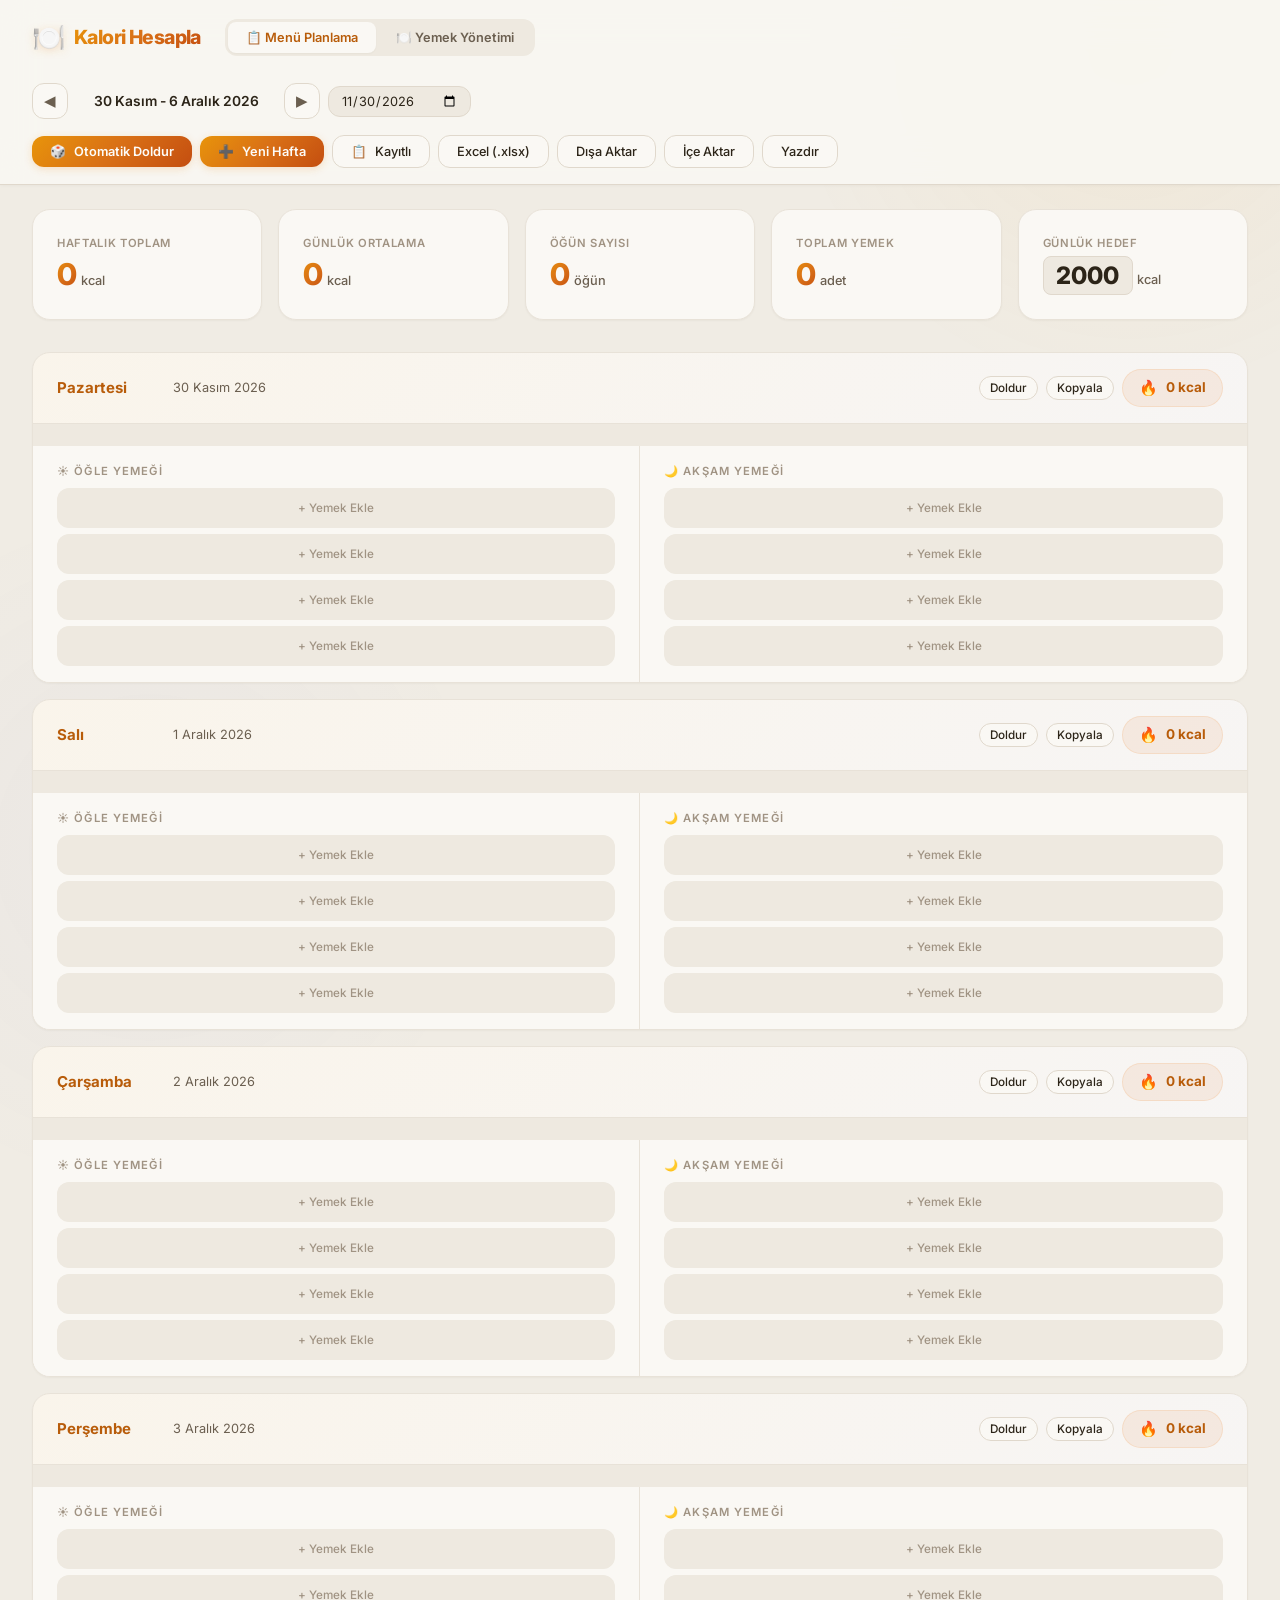
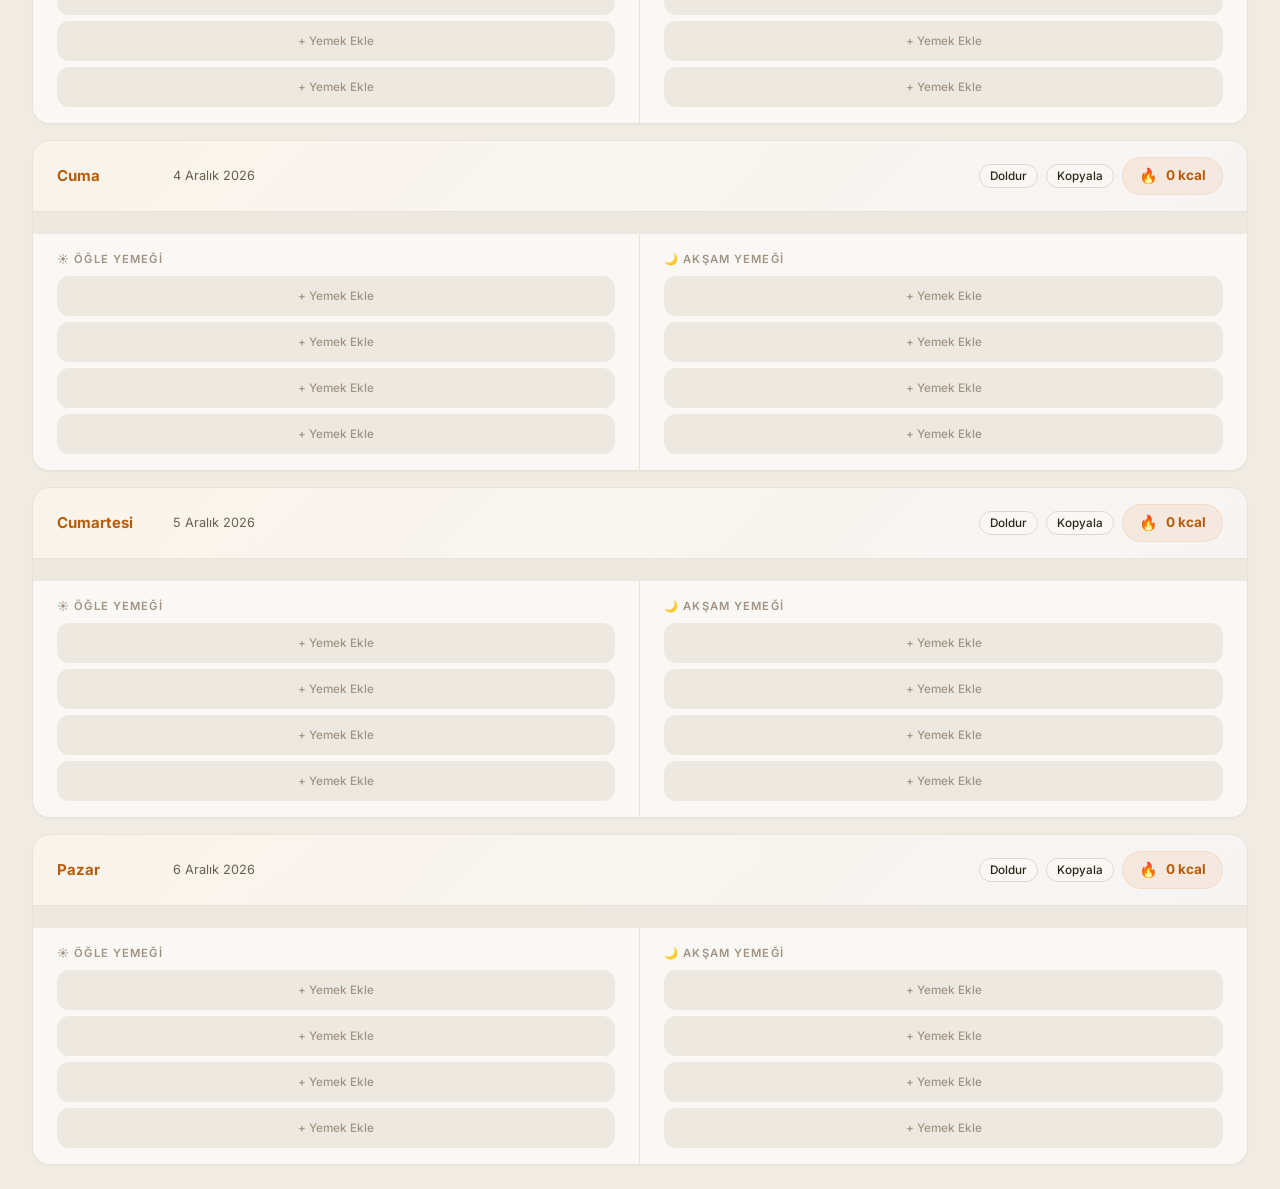
==== commit 538b86a8: "Update Excel export functionality: Changed button title to specify file format and added XLSX librar" ====
--- a/index.html
+++ b/index.html
@@ -41,7 +41,7 @@
               <div id="weeks-list"></div>
             </div>
           </div>
-          <button class="btn" id="btn-export-excel" title="Excel olarak indir">Excel</button>
+          <button class="btn" id="btn-export-excel" title="Excel (.xlsx) olarak indir">Excel (.xlsx)</button>
           <button class="btn" id="btn-export" title="JSON olarak dışa aktar">Dışa Aktar</button>
           <button class="btn" id="btn-import" title="JSON dosyası içe aktar">İçe Aktar</button>
           <button class="btn" id="btn-print" title="Yazdırma görünümü">Yazdır</button>
@@ -149,17 +149,17 @@
         </div>
         <div class="food-cat-filters">
           <button class="food-cat-filter-btn active" data-category="all">Tümü</button>
-          <button class="food-cat-filter-btn" data-category="corba">🍲</button>
-          <button class="food-cat-filter-btn" data-category="ana_et">🍗</button>
-          <button class="food-cat-filter-btn" data-category="ana_sebze">🥘</button>
-          <button class="food-cat-filter-btn" data-category="pilav">🍚</button>
-          <button class="food-cat-filter-btn" data-category="makarna">🍝</button>
-          <button class="food-cat-filter-btn" data-category="borek">🥟</button>
-          <button class="food-cat-filter-btn" data-category="salata">🥗</button>
-          <button class="food-cat-filter-btn" data-category="icecek">🥛</button>
-          <button class="food-cat-filter-btn" data-category="tatli">🍮</button>
-          <button class="food-cat-filter-btn" data-category="meyve">🍎</button>
-          <button class="food-cat-filter-btn" data-category="diger">🍽️</button>
+          <button class="food-cat-filter-btn" data-category="corba">🍲 Çorbalar</button>
+          <button class="food-cat-filter-btn" data-category="ana_et">🍗 Et/Tavuk</button>
+          <button class="food-cat-filter-btn" data-category="ana_sebze">🥘 Sebze</button>
+          <button class="food-cat-filter-btn" data-category="pilav">🍚 Pilav</button>
+          <button class="food-cat-filter-btn" data-category="makarna">🍝 Makarna</button>
+          <button class="food-cat-filter-btn" data-category="borek">🥟 Börek</button>
+          <button class="food-cat-filter-btn" data-category="salata">🥗 Salata</button>
+          <button class="food-cat-filter-btn" data-category="icecek">🥛 İçecek</button>
+          <button class="food-cat-filter-btn" data-category="tatli">🍮 Tatlı</button>
+          <button class="food-cat-filter-btn" data-category="meyve">🍎 Meyve</button>
+          <button class="food-cat-filter-btn" data-category="diger">🍽️ Diğer</button>
         </div>
       </div>
 
@@ -191,6 +191,7 @@
   <!-- ══════════ SCRIPTS ══════════ -->
   <script src="js/data.js"></script>
   <script src="js/storage.js"></script>
+  <script src="js/xlsx-js-style.min.js"></script>
   <script src="js/app.js"></script>
 
 </body>
--- a/css/style.css
+++ b/css/style.css
@@ -1362,88 +1362,95 @@
    FOOD MANAGEMENT PAGE
    ═══════════════════════════════════════ */
 .food-mgmt {
-  max-width: 1000px;
+  max-width: 1100px;
   margin: 0 auto;
 }
 
 .food-mgmt-header {
   display: flex;
-  align-items: center;
+  align-items: flex-end;
   justify-content: space-between;
-  margin-bottom: var(--space-lg);
+  margin-bottom: var(--space-xl);
+  gap: var(--space-md);
 }
 
 .food-mgmt-title {
-  font-size: 1.5rem;
+  font-size: 1.6rem;
   font-weight: 800;
   color: var(--text-primary);
+  line-height: 1.2;
 }
 
 .food-mgmt-subtitle {
   font-size: 0.85rem;
   color: var(--text-muted);
   font-weight: 500;
+  margin-top: 2px;
 }
 
 /* Add Food Form */
 .food-add-form {
-  background: var(--bg-surface);
-  border: 1px solid var(--border);
+  background: linear-gradient(135deg, var(--bg-surface) 0%, #fefcf8 100%);
+  border: 2px solid var(--accent);
   border-radius: var(--radius-lg);
-  padding: var(--space-lg);
+  padding: var(--space-xl);
+  margin-bottom: var(--space-xl);
+  box-shadow: var(--shadow-md);
+  animation: fadeSlideIn 0.3s ease;
+}
+
+.food-add-form h3 {
+  font-size: 1.1rem;
+  font-weight: 700;
   margin-bottom: var(--space-lg);
-  box-shadow: var(--shadow-sm);
-  animation: fadeSlideIn 0.3s ease;
-}
-
-.food-add-form h3 {
-  font-size: 1rem;
-  font-weight: 700;
-  margin-bottom: var(--space-md);
   color: var(--accent-dark);
+  display: flex;
+  align-items: center;
+  gap: var(--space-sm);
 }
 
 .food-form-grid {
   display: grid;
-  grid-template-columns: 1fr 1fr;
+  grid-template-columns: 2fr 1fr 1fr 1fr;
   gap: var(--space-md);
 }
 
 .form-group {
   display: flex;
   flex-direction: column;
-  gap: var(--space-xs);
+  gap: 5px;
 }
 
 .form-group label {
-  font-size: 0.78rem;
-  font-weight: 600;
+  font-size: 0.72rem;
+  font-weight: 700;
   color: var(--text-secondary);
   text-transform: uppercase;
-  letter-spacing: 0.05em;
+  letter-spacing: 0.06em;
 }
 
 .form-input {
-  padding: 9px 12px;
-  border: 1px solid var(--border);
-  border-radius: var(--radius-sm);
+  padding: 10px 14px;
+  border: 1.5px solid var(--border);
+  border-radius: var(--radius-md);
   background: var(--bg-input);
   color: var(--text-primary);
   font-family: inherit;
-  font-size: 0.9rem;
-  transition: border-color var(--transition-fast);
+  font-size: 0.92rem;
+  transition: all var(--transition-fast);
 }
 
 .form-input:focus {
   outline: none;
   border-color: var(--accent);
   box-shadow: 0 0 0 3px var(--accent-glow);
+  background: #fff;
 }
 
 .food-form-actions {
   display: flex;
   gap: var(--space-sm);
-  margin-top: var(--space-md);
+  margin-top: var(--space-lg);
   justify-content: flex-end;
 }
 
@@ -1452,7 +1459,12 @@
   display: flex;
   flex-direction: column;
   gap: var(--space-md);
-  margin-bottom: var(--space-lg);
+  margin-bottom: var(--space-xl);
+  position: sticky;
+  top: 72px;
+  z-index: 10;
+  background: var(--bg-base);
+  padding: var(--space-md) 0;
 }
 
 .food-search-wrap {
@@ -1463,45 +1475,51 @@
 
 .food-search-icon {
   position: absolute;
-  left: 14px;
-  font-size: 1rem;
+  left: 16px;
+  font-size: 1.1rem;
   pointer-events: none;
+  opacity: 0.6;
 }
 
 .food-mgmt-search-input {
   width: 100%;
-  padding: 11px 14px 11px 42px;
-  border: 1px solid var(--border);
-  border-radius: var(--radius-md);
+  padding: 13px 16px 13px 46px;
+  border: 2px solid var(--border);
+  border-radius: var(--radius-lg);
   background: var(--bg-surface);
   color: var(--text-primary);
   font-family: inherit;
-  font-size: 0.95rem;
-  transition: border-color var(--transition-fast);
-  box-shadow: var(--shadow-xs);
+  font-size: 1rem;
+  transition: all var(--transition-fast);
+  box-shadow: var(--shadow-sm);
 }
 
 .food-mgmt-search-input:focus {
   outline: none;
   border-color: var(--accent);
-  box-shadow: 0 0 0 3px var(--accent-glow);
+  box-shadow: 0 0 0 4px var(--accent-glow);
+  background: #fff;
+}
+
+.food-mgmt-search-input::placeholder {
+  color: var(--text-muted);
 }
 
 .food-cat-filters {
   display: flex;
-  gap: 4px;
+  gap: 6px;
   flex-wrap: wrap;
 }
 
 .food-cat-filter-btn {
-  padding: 6px 12px;
-  border: 1px solid var(--border);
+  padding: 7px 14px;
+  border: 1.5px solid var(--border);
   border-radius: var(--radius-full);
   background: var(--bg-surface);
   color: var(--text-secondary);
   font-family: inherit;
   font-size: 0.82rem;
-  font-weight: 500;
+  font-weight: 600;
   cursor: pointer;
   transition: all var(--transition-fast);
 }
@@ -1509,50 +1527,99 @@
 .food-cat-filter-btn:hover {
   border-color: var(--accent);
   background: var(--accent-glow);
+  transform: translateY(-1px);
 }
 
 .food-cat-filter-btn.active {
   background: var(--accent-gradient);
   color: var(--text-inverse);
   border-color: transparent;
+  box-shadow: 0 2px 8px rgba(232, 148, 11, 0.3);
 }
 
 /* Food List */
 .food-mgmt-list {
   display: flex;
   flex-direction: column;
+  gap: var(--space-lg);
+}
+
+/* Category Section - Card with colored left bar */
+.food-mgmt-cat-section {
+  background: var(--bg-surface);
+  border-radius: var(--radius-lg);
+  border: 1px solid var(--border-light);
+  overflow: hidden;
+  box-shadow: var(--shadow-xs);
+  transition: box-shadow var(--transition-fast);
+}
+
+.food-mgmt-cat-section:hover {
+  box-shadow: var(--shadow-sm);
 }
 
 .food-mgmt-cat-header {
-  font-size: 0.78rem;
+  display: flex;
+  align-items: center;
+  gap: var(--space-sm);
+  padding: 12px var(--space-lg);
+  background: var(--bg-input);
+  border-bottom: 1px solid var(--border-light);
+  cursor: default;
+}
+
+.food-mgmt-cat-icon {
+  font-size: 1.3rem;
+}
+
+.food-mgmt-cat-name {
+  font-size: 0.88rem;
   font-weight: 700;
-  text-transform: uppercase;
-  letter-spacing: 0.08em;
+  color: var(--text-primary);
+  flex: 1;
+}
+
+.food-mgmt-cat-count {
+  font-size: 0.72rem;
+  font-weight: 600;
   color: var(--text-muted);
-  padding: var(--space-md) 0 var(--space-xs);
-  border-bottom: 1px solid var(--border-light);
-  margin-top: var(--space-sm);
-}
-
-.food-mgmt-cat-header:first-child {
-  margin-top: 0;
-}
-
+  background: var(--bg-base);
+  padding: 2px 10px;
+  border-radius: var(--radius-full);
+}
+
+.food-mgmt-cat-items {
+  display: flex;
+  flex-direction: column;
+}
+
+/* Individual Food Item */
 .food-mgmt-item {
-  display: flex;
+  display: grid;
+  grid-template-columns: 1fr auto auto auto auto;
   align-items: center;
   gap: var(--space-sm);
-  padding: 10px var(--space-md);
+  padding: 10px var(--space-lg);
   border-bottom: 1px solid var(--border-light);
   transition: background var(--transition-fast);
 }
 
+.food-mgmt-item:last-child {
+  border-bottom: none;
+}
+
 .food-mgmt-item:hover {
   background: var(--accent-glow);
 }
 
+.food-mgmt-name-col {
+  display: flex;
+  align-items: center;
+  gap: var(--space-sm);
+  min-width: 0;
+}
+
 .food-mgmt-name {
-  flex: 1;
   font-size: 0.9rem;
   font-weight: 500;
   color: var(--text-primary);
@@ -1563,30 +1630,31 @@
 }
 
 .food-mgmt-badge {
-  font-size: 0.65rem;
+  font-size: 0.6rem;
   font-weight: 700;
   text-transform: uppercase;
   letter-spacing: 0.05em;
-  padding: 2px 8px;
+  padding: 2px 7px;
   border-radius: var(--radius-full);
   flex-shrink: 0;
+  line-height: 1.4;
 }
 
 .food-mgmt-badge.custom {
-  background: rgba(99, 102, 241, 0.1);
+  background: rgba(99, 102, 241, 0.12);
   color: #6366f1;
 }
 
 .food-mgmt-badge.edited {
-  background: rgba(232, 114, 12, 0.1);
+  background: rgba(232, 114, 12, 0.12);
   color: var(--accent);
 }
 
 .food-mgmt-portion {
-  font-size: 0.78rem;
+  font-size: 0.75rem;
   color: var(--text-muted);
   flex-shrink: 0;
-  min-width: 80px;
+  white-space: nowrap;
 }
 
 .food-mgmt-cal-edit {
@@ -1597,23 +1665,24 @@
 }
 
 .food-mgmt-cal-input {
-  width: 65px;
-  padding: 4px 6px;
-  border: 1px solid var(--border);
+  width: 62px;
+  padding: 5px 8px;
+  border: 1.5px solid var(--border);
   border-radius: var(--radius-sm);
   background: var(--bg-input);
-  color: var(--text-primary);
+  color: var(--accent-dark);
   font-family: inherit;
-  font-size: 0.85rem;
-  font-weight: 600;
+  font-size: 0.88rem;
+  font-weight: 700;
   text-align: right;
-  transition: border-color var(--transition-fast);
+  transition: all var(--transition-fast);
 }
 
 .food-mgmt-cal-input:focus {
   outline: none;
   border-color: var(--accent);
   box-shadow: 0 0 0 2px var(--accent-glow);
+  background: #fff;
 }
 
 .food-mgmt-cal-input::-webkit-inner-spin-button,
@@ -1622,9 +1691,15 @@
 }
 
 .food-mgmt-cal-unit {
-  font-size: 0.75rem;
+  font-size: 0.7rem;
   color: var(--text-muted);
-  font-weight: 500;
+  font-weight: 600;
+}
+
+.food-mgmt-actions {
+  display: flex;
+  align-items: center;
+  gap: 2px;
 }
 
 .food-mgmt-fav {
@@ -1636,6 +1711,7 @@
   padding: 4px;
   transition: all var(--transition-fast);
   flex-shrink: 0;
+  border-radius: var(--radius-sm);
 }
 
 .food-mgmt-fav.active {
@@ -1644,29 +1720,53 @@
 
 .food-mgmt-fav:hover {
   color: #e8940b;
-  transform: scale(1.15);
+  background: rgba(232, 148, 11, 0.08);
+  transform: scale(1.1);
 }
 
 .food-mgmt-del {
   border: none;
   background: transparent;
   cursor: pointer;
-  font-size: 0.9rem;
+  font-size: 0.85rem;
   padding: 4px;
-  opacity: 0.4;
+  opacity: 0.3;
   transition: all var(--transition-fast);
   flex-shrink: 0;
+  border-radius: var(--radius-sm);
 }
 
 .food-mgmt-del:hover {
   opacity: 1;
+  background: rgba(220, 60, 60, 0.08);
+}
+
+.food-mgmt-reset {
+  border: none;
+  background: var(--bg-input);
+  cursor: pointer;
+  font-size: 0.7rem;
+  padding: 3px 6px;
+  border-radius: var(--radius-sm);
+  color: var(--text-muted);
+  font-family: inherit;
+  font-weight: 600;
+  transition: all var(--transition-fast);
+}
+
+.food-mgmt-reset:hover {
+  background: var(--accent-glow);
+  color: var(--accent);
 }
 
 .food-mgmt-empty {
   padding: var(--space-2xl);
   text-align: center;
   color: var(--text-muted);
-  font-size: 0.9rem;
+  font-size: 0.95rem;
+  background: var(--bg-surface);
+  border-radius: var(--radius-lg);
+  border: 2px dashed var(--border);
 }
 
 /* ═══════════════════════════════════════
@@ -1693,11 +1793,23 @@
     grid-template-columns: 1fr;
   }
   .food-mgmt-item {
+    grid-template-columns: 1fr;
+    align-items: flex-start;
+    gap: var(--space-sm);
+  }
+  .food-mgmt-name-col {
     flex-wrap: wrap;
-    gap: var(--space-xs);
+  }
+  .food-mgmt-name {
+    white-space: normal;
   }
   .food-mgmt-portion {
     min-width: auto;
+    white-space: normal;
+  }
+  .food-mgmt-cal-edit,
+  .food-mgmt-actions {
+    justify-content: flex-start;
   }
 }
 
@@ -1721,4 +1833,3 @@
     justify-content: flex-end;
   }
 }
-
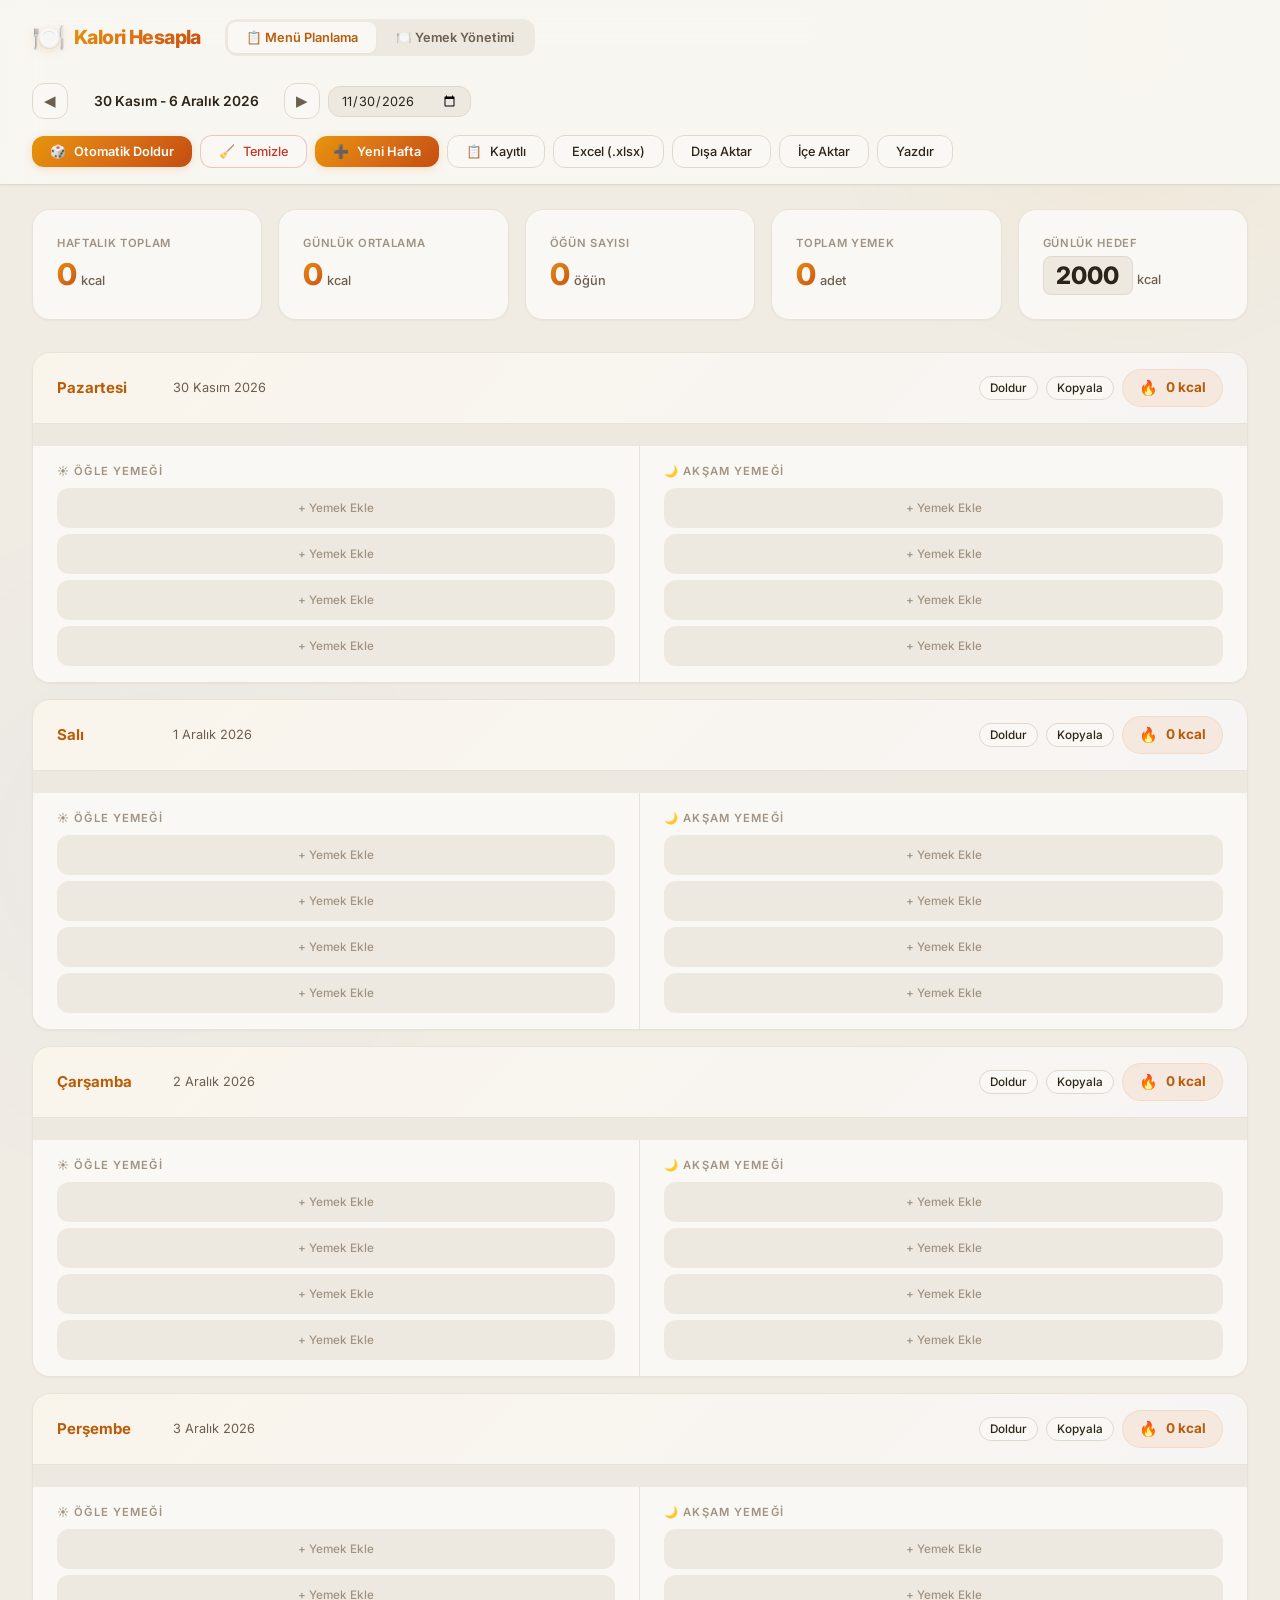
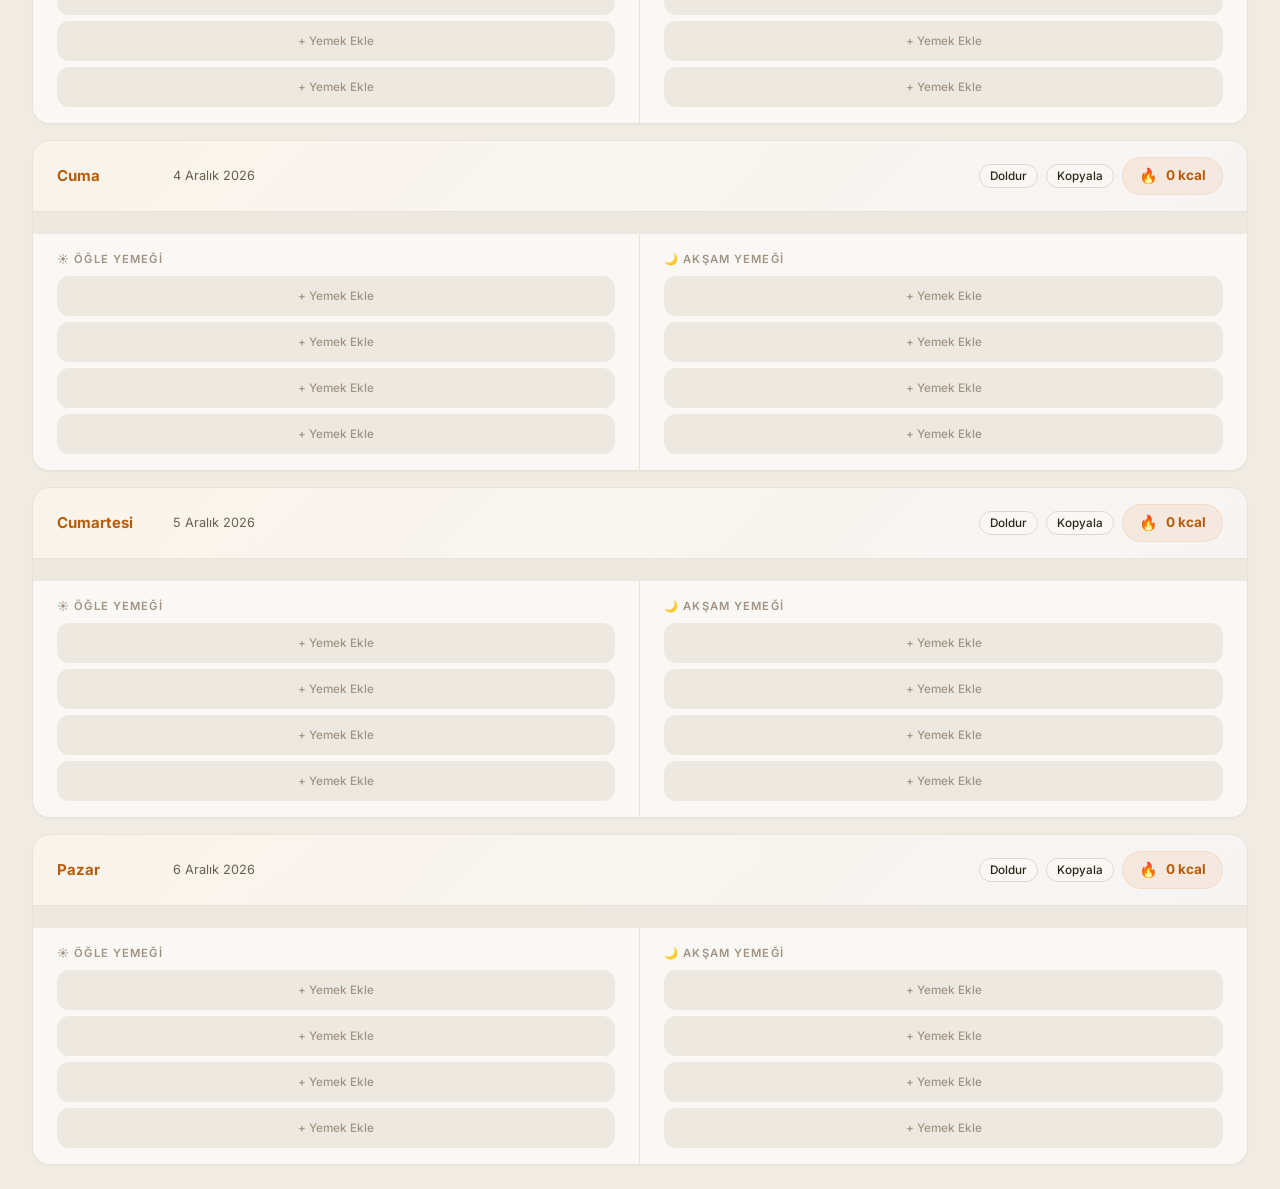
==== commit ffe27679: "Add clear week functionality: Introduced a new button to clear meals for the week, implemented confi" ====
--- a/index.html
+++ b/index.html
@@ -33,6 +33,7 @@
         </div>
         <div class="header-controls">
           <button class="btn btn-primary" id="btn-auto-fill" title="Haftalık menüyü otomatik doldur"><span>🎲</span> Otomatik Doldur</button>
+          <button class="btn btn-danger" id="btn-clear-week" title="Haftadaki eklenmiş yemekleri temizle"><span>🧹</span> Temizle</button>
           <button class="btn btn-primary" id="btn-new-week"><span>➕</span> Yeni Hafta</button>
           <div class="saved-weeks-wrapper" style="position:relative;">
             <button class="btn" id="btn-saved-weeks"><span>📋</span> Kayıtlı</button>
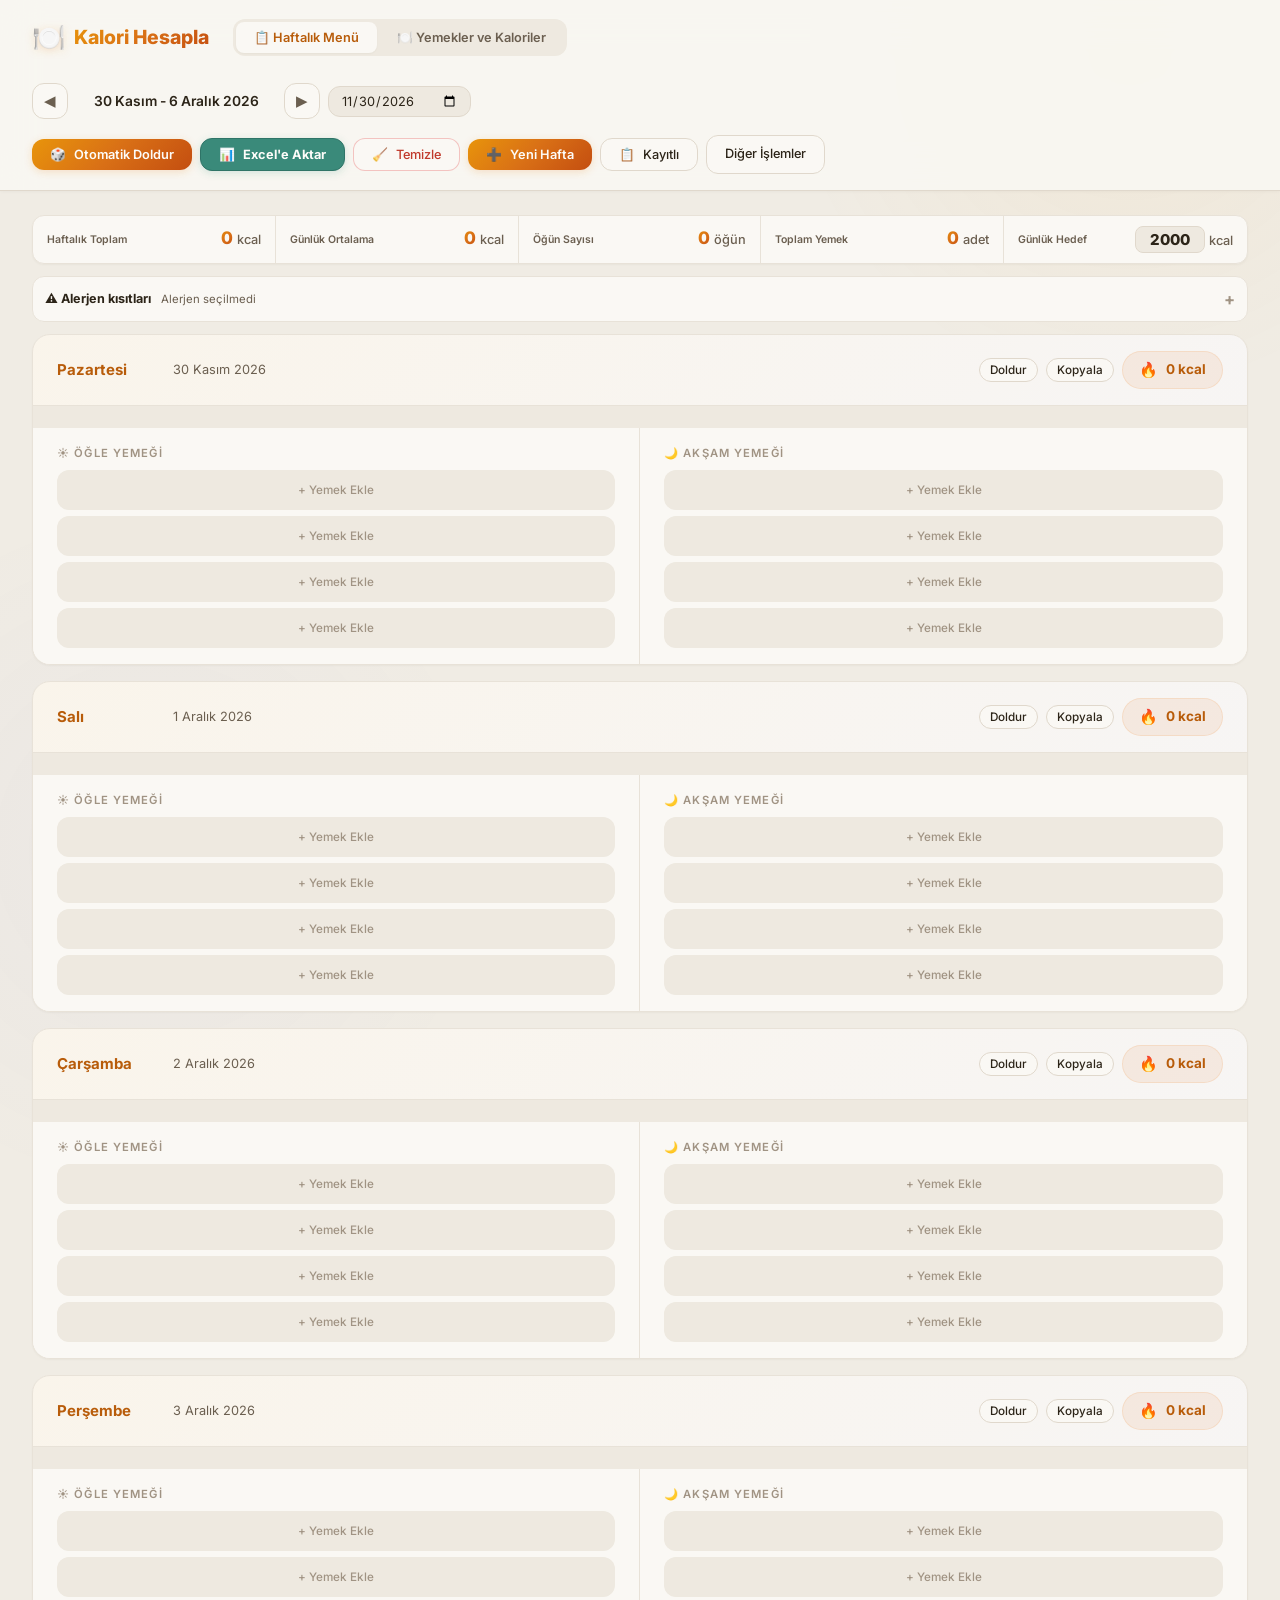
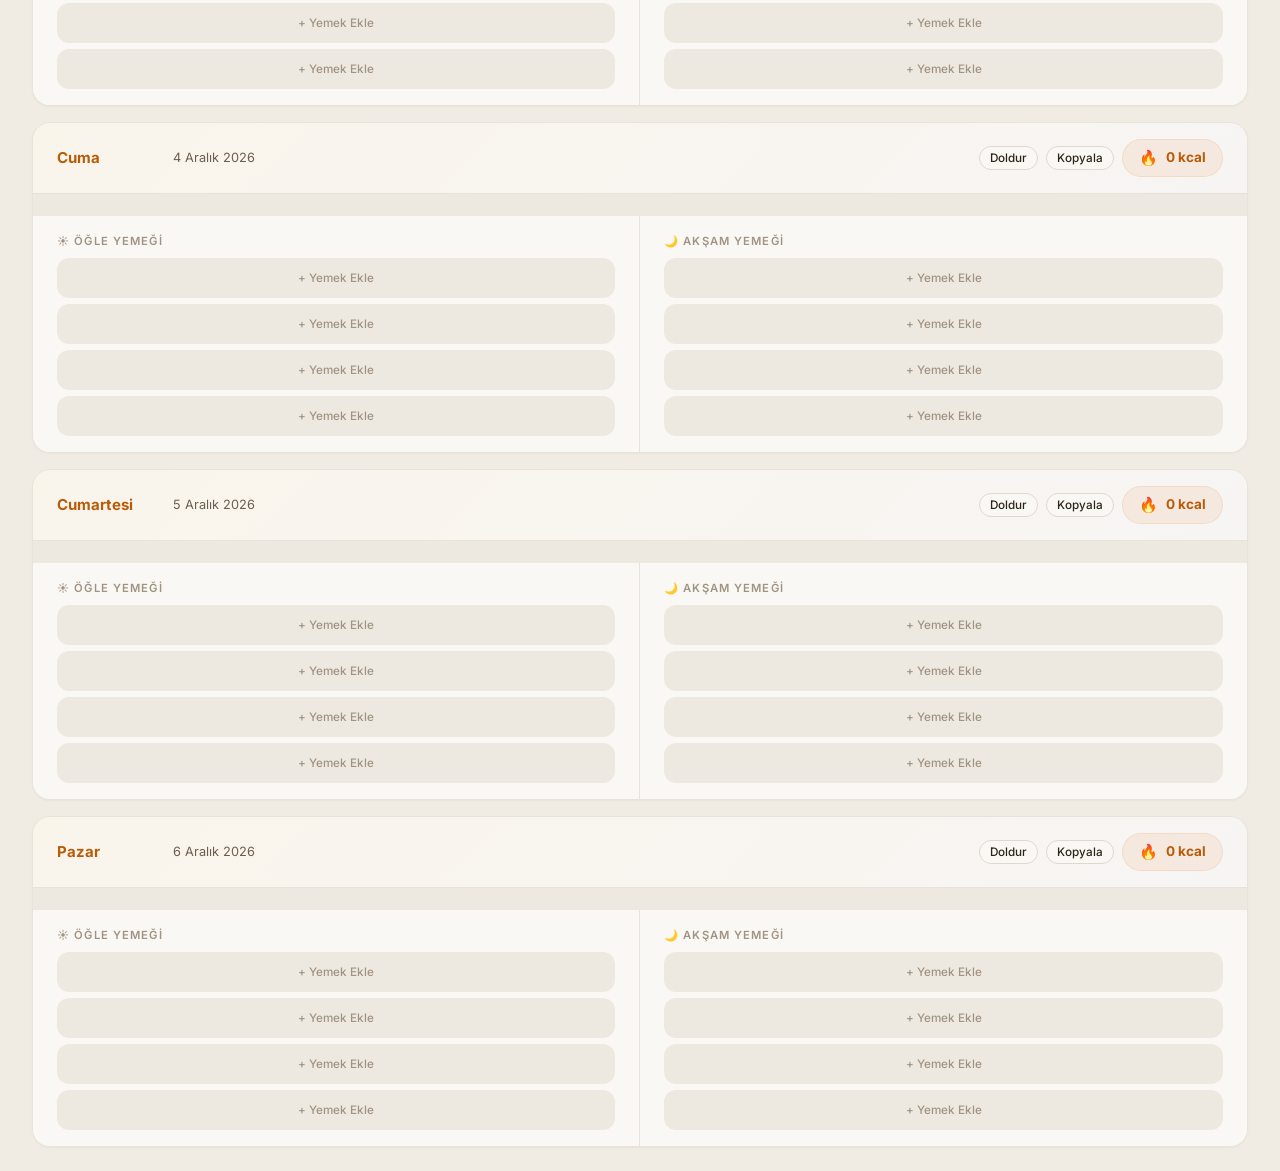
==== commit cae5c7bb: "Implement initial project structure for "Kalori Hesapla" application, including core files for meal " ====
--- a/index.html
+++ b/index.html
@@ -19,8 +19,8 @@
           <h1>Kalori Hesapla</h1>
         </div>
         <nav class="tab-nav">
-          <button class="tab-btn active" data-tab="planner">📋 Menü Planlama</button>
-          <button class="tab-btn" data-tab="foods">🍽️ Yemek Yönetimi</button>
+          <button class="tab-btn active" data-tab="planner">📋 Haftalık Menü</button>
+          <button class="tab-btn" data-tab="foods">🍽️ Yemekler ve Kaloriler</button>
         </nav>
       </div>
 
@@ -31,8 +31,11 @@
           <button class="week-nav-btn" id="btn-next-week" title="Sonraki hafta">▶</button>
           <input type="date" class="week-date-input" id="week-date-input" title="Tarih seç">
         </div>
-        <div class="header-controls">
+        <div class="header-controls" id="planner-actions">
           <button class="btn btn-primary" id="btn-auto-fill" title="Haftalık menüyü otomatik doldur"><span>🎲</span> Otomatik Doldur</button>
+          <button type="button" class="btn btn-export-excel" id="btn-export-excel" title="Haftalık menüyü Excel dosyası olarak indir">
+            <span aria-hidden="true">📊</span><span>Excel'e Aktar</span>
+          </button>
           <button class="btn btn-danger" id="btn-clear-week" title="Haftadaki eklenmiş yemekleri temizle"><span>🧹</span> Temizle</button>
           <button class="btn btn-primary" id="btn-new-week"><span>➕</span> Yeni Hafta</button>
           <div class="saved-weeks-wrapper" style="position:relative;">
@@ -42,10 +45,14 @@
               <div id="weeks-list"></div>
             </div>
           </div>
-          <button class="btn" id="btn-export-excel" title="Excel (.xlsx) olarak indir">Excel (.xlsx)</button>
-          <button class="btn" id="btn-export" title="JSON olarak dışa aktar">Dışa Aktar</button>
-          <button class="btn" id="btn-import" title="JSON dosyası içe aktar">İçe Aktar</button>
-          <button class="btn" id="btn-print" title="Yazdırma görünümü">Yazdır</button>
+          <details class="header-more">
+            <summary class="btn" title="Dışa aktarma ve yazdırma işlemleri">Diğer İşlemler</summary>
+            <div class="header-more-menu">
+              <button class="btn" id="btn-export" title="JSON olarak dışa aktar">JSON Dışa Aktar</button>
+              <button class="btn" id="btn-import" title="JSON dosyası içe aktar">JSON İçe Aktar</button>
+              <button class="btn" id="btn-print" title="Yazdırma görünümü">Yazdır</button>
+            </div>
+          </details>
         </div>
       </div>
     </div>
@@ -83,6 +90,41 @@
       </div>
     </section>
 
+    <details class="allergen-settings">
+      <summary class="allergen-settings-summary">
+        <span class="allergen-settings-summary-title">⚠ Alerjen kısıtları</span>
+        <span class="allergen-settings-summary-value" id="allergen-settings-summary-value">Alerjen seçilmedi</span>
+      </summary>
+      <div class="allergen-settings-content" aria-labelledby="allergen-settings-title">
+        <div class="allergen-settings-heading">
+          <div>
+            <h2 id="allergen-settings-title">Kaçınılan alerjenler</h2>
+            <p>Otomatik menüde kullanılmamasını istediklerinizi seçin.</p>
+          </div>
+          <button class="btn btn-sm" id="btn-reset-allergen-preferences" type="button">Sıfırla</button>
+        </div>
+        <div class="allergen-settings-grid" id="allergen-preferences-grid"></div>
+        <details class="allergen-settings-advanced">
+          <summary>Gelişmiş filtre kuralları</summary>
+          <div class="allergen-preference-options">
+            <label class="allergen-option" for="pref-possible-unsafe">
+              <input type="checkbox" id="pref-possible-unsafe">
+              <span>Tarife göre bulunabilecekleri de çıkar</span>
+            </label>
+            <label class="allergen-option" for="pref-may-contain-unsafe">
+              <input type="checkbox" id="pref-may-contain-unsafe">
+              <span>Çapraz temas uyarısı olanları da çıkar</span>
+            </label>
+            <label class="allergen-option" for="pref-exclude-unknown">
+              <input type="checkbox" id="pref-exclude-unknown">
+              <span>Bilgisi bilinmeyen yemekleri çıkar</span>
+            </label>
+          </div>
+        </details>
+        <p class="allergen-health-notice">Alerjen bilgileri genel bilgilendirme amaçlıdır. Tarifler, kullanılan ürünler ve hazırlama koşulları değişebilir. Ciddi alerjisi bulunan kullanıcılar malzeme listesini, ürün etiketini ve çapraz temas riskini ayrıca kontrol etmelidir.</p>
+      </div>
+    </details>
+
     <!-- Menu Grid -->
     <section class="menu-grid" id="menu-grid"></section>
 
@@ -97,7 +139,7 @@
       <!-- Header -->
       <div class="food-mgmt-header">
         <div>
-          <h2 class="food-mgmt-title">Yemek Veritabanı</h2>
+          <h2 class="food-mgmt-title">Yemekler ve Kaloriler</h2>
           <span class="food-mgmt-subtitle" id="food-total-count">0 yemek</span>
         </div>
         <button class="btn btn-primary" id="btn-add-food"><span>➕</span> Yeni Yemek Ekle</button>
@@ -136,6 +178,7 @@
             <input type="text" id="new-food-portion" placeholder="1 porsiyon" class="form-input">
           </div>
         </div>
+        <div class="allergen-editor" id="new-food-allergen-editor" aria-label="Yeni yemek alerjen bilgileri"></div>
         <div class="food-form-actions">
           <button class="btn btn-primary" id="food-form-save">✓ Kaydet</button>
           <button class="btn" id="food-form-cancel">İptal</button>
@@ -148,19 +191,41 @@
           <span class="food-search-icon">🔍</span>
           <input type="text" id="food-mgmt-search" placeholder="Yemek adı ile ara..." class="food-mgmt-search-input">
         </div>
-        <div class="food-cat-filters">
-          <button class="food-cat-filter-btn active" data-category="all">Tümü</button>
-          <button class="food-cat-filter-btn" data-category="corba">🍲 Çorbalar</button>
-          <button class="food-cat-filter-btn" data-category="ana_et">🍗 Et/Tavuk</button>
-          <button class="food-cat-filter-btn" data-category="ana_sebze">🥘 Sebze</button>
-          <button class="food-cat-filter-btn" data-category="pilav">🍚 Pilav</button>
-          <button class="food-cat-filter-btn" data-category="makarna">🍝 Makarna</button>
-          <button class="food-cat-filter-btn" data-category="borek">🥟 Börek</button>
-          <button class="food-cat-filter-btn" data-category="salata">🥗 Salata</button>
-          <button class="food-cat-filter-btn" data-category="icecek">🥛 İçecek</button>
-          <button class="food-cat-filter-btn" data-category="tatli">🍮 Tatlı</button>
-          <button class="food-cat-filter-btn" data-category="meyve">🍎 Meyve</button>
-          <button class="food-cat-filter-btn" data-category="diger">🍽️ Diğer</button>
+        <div class="food-filter-row">
+          <label class="sr-only" for="food-category-filter">Kategori</label>
+          <select id="food-category-filter" class="form-input food-category-filter">
+            <option value="all">Tüm kategoriler</option>
+            <option value="corba">🍲 Çorbalar</option>
+            <option value="ana_et">🍗 Et / Tavuk</option>
+            <option value="ana_sebze">🥘 Sebze Yemekleri</option>
+            <option value="pilav">🍚 Pilavlar</option>
+            <option value="makarna">🍝 Makarnalar</option>
+            <option value="borek">🥟 Börekler</option>
+            <option value="salata">🥗 Salatalar</option>
+            <option value="icecek">🥛 İçecekler</option>
+            <option value="tatli">🍮 Tatlılar</option>
+            <option value="meyve">🍎 Meyveler</option>
+            <option value="diger">🍽️ Diğer</option>
+          </select>
+          <details class="food-advanced-filters">
+            <summary class="btn">Alerjen filtresi</summary>
+            <div class="allergen-filter" aria-label="Alerjen filtresi">
+              <label for="food-allergen-filter-id">Alerjen</label>
+              <select id="food-allergen-filter-id" class="form-input">
+                <option value="">Alerjen seçin</option>
+              </select>
+              <label for="food-allergen-filter-mode">Göster</label>
+              <select id="food-allergen-filter-mode" class="form-input">
+                <option value="all">Tüm yemekler</option>
+                <option value="contains">İçerenler</option>
+                <option value="possibleContains">Tarife göre içerebilenler</option>
+                <option value="mayContain">Çapraz temas uyarısı olanlar</option>
+                <option value="unknown">Bilgisi bilinmeyenler</option>
+                <option value="conflict">Tercihlerimle çakışanlar</option>
+                <option value="profileWithout">Kayıtlı profilde bulunmayanlar</option>
+              </select>
+            </div>
+          </details>
         </div>
       </div>
 
@@ -190,6 +255,7 @@
   <div class="toast-container" id="toast-container"></div>
 
   <!-- ══════════ SCRIPTS ══════════ -->
+  <script src="js/allergens.js"></script>
   <script src="js/data.js"></script>
   <script src="js/storage.js"></script>
   <script src="js/xlsx-js-style.min.js"></script>
--- a/css/style.css
+++ b/css/style.css
@@ -174,7 +174,7 @@
   -webkit-background-clip: text;
   -webkit-text-fill-color: transparent;
   background-clip: text;
-  letter-spacing: -0.03em;
+  letter-spacing: 0;
 }
 
 .header-controls {
@@ -226,6 +226,27 @@
 .btn-primary:hover {
   filter: brightness(1.05);
   box-shadow: var(--shadow-glow);
+}
+
+.btn-export-excel {
+  border-color: #2f7467;
+  background: var(--accent2);
+  color: var(--text-inverse);
+  font-weight: 700;
+  box-shadow: 0 2px 8px rgba(58, 138, 122, 0.2);
+}
+
+.btn-export-excel:hover {
+  border-color: #28675c;
+  background: #327b6d;
+  color: var(--text-inverse);
+  box-shadow: 0 4px 14px rgba(58, 138, 122, 0.24);
+}
+
+.btn:focus-visible,
+summary.btn:focus-visible {
+  outline: 3px solid rgba(46, 110, 166, 0.35);
+  outline-offset: 2px;
 }
 
 .btn-danger {
@@ -1093,6 +1114,476 @@
 }
 
 /* ═══════════════════════════════════════
+   ALLERGEN MANAGEMENT
+   ═══════════════════════════════════════ */
+.allergen-settings {
+  margin: 0 0 var(--space-xl);
+  padding: var(--space-lg) 0;
+  border-top: 1px solid var(--border-light);
+  border-bottom: 1px solid var(--border-light);
+}
+
+.allergen-settings-heading {
+  display: flex;
+  align-items: flex-start;
+  justify-content: space-between;
+  gap: var(--space-md);
+  margin-bottom: var(--space-md);
+}
+
+.allergen-settings h2 {
+  font-size: 1rem;
+  line-height: 1.35;
+}
+
+.allergen-settings-heading p {
+  color: var(--text-secondary);
+  font-size: 0.82rem;
+  margin-top: 2px;
+}
+
+.allergen-settings-grid,
+.allergen-editor-options {
+  display: grid;
+  grid-template-columns: repeat(auto-fit, minmax(170px, 1fr));
+  gap: 7px;
+}
+
+.allergen-preference,
+.allergen-option,
+.allergen-editor-choice {
+  display: flex;
+  align-items: center;
+  gap: 7px;
+  color: var(--text-primary);
+  font-size: 0.8rem;
+}
+
+.allergen-preference {
+  min-height: 36px;
+  padding: 7px 9px;
+  border: 1px solid var(--border-light);
+  border-radius: var(--radius-sm);
+  background: var(--bg-surface);
+  cursor: pointer;
+}
+
+.allergen-preference:hover,
+.allergen-preference:has(input:checked) {
+  border-color: var(--accent-light);
+  background: var(--accent-glow);
+}
+
+.allergen-preference input,
+.allergen-option input,
+.allergen-editor-choice input {
+  accent-color: var(--accent-dark);
+  flex: 0 0 auto;
+}
+
+.allergen-preference-options {
+  display: grid;
+  grid-template-columns: repeat(auto-fit, minmax(260px, 1fr));
+  gap: var(--space-sm);
+  margin-top: var(--space-md);
+}
+
+.allergen-option {
+  padding: 6px 0;
+  cursor: pointer;
+}
+
+.allergen-health-notice {
+  margin-top: var(--space-md);
+  padding: 9px 12px;
+  border-left: 3px solid var(--info);
+  background: var(--info-bg);
+  color: var(--text-secondary);
+  font-size: 0.78rem;
+  line-height: 1.5;
+}
+
+.allergen-filter {
+  display: grid;
+  grid-template-columns: auto minmax(160px, 1fr) auto minmax(240px, 1.4fr);
+  align-items: center;
+  gap: var(--space-sm);
+}
+
+.allergen-filter label {
+  color: var(--text-secondary);
+  font-size: 0.76rem;
+  font-weight: 700;
+}
+
+.allergen-filter .form-input {
+  padding: 8px 10px;
+  font-size: 0.82rem;
+}
+
+.allergen-badge,
+.allergen-status,
+.allergen-warning,
+.allergen-note-display {
+  display: inline-flex;
+  align-items: center;
+  min-height: 24px;
+  padding: 3px 7px;
+  border: 1px solid transparent;
+  border-radius: var(--radius-sm);
+  font-size: 0.7rem;
+  font-weight: 600;
+  line-height: 1.25;
+}
+
+.allergen-badge-contains {
+  border-color: rgba(192, 57, 43, 0.25);
+  background: var(--danger-bg);
+  color: #982d24;
+}
+
+.allergen-badge-possible {
+  border-color: rgba(217, 112, 22, 0.28);
+  background: var(--accent-glow);
+  color: var(--accent-dark);
+}
+
+.allergen-badge-may-contain {
+  border-color: rgba(181, 138, 26, 0.32);
+  background: rgba(181, 138, 26, 0.1);
+  color: #765a08;
+}
+
+.allergen-badge-unknown,
+.allergen-status-unknown {
+  border-color: var(--border);
+  background: var(--bg-input);
+  color: var(--text-secondary);
+}
+
+.allergen-status-verified {
+  border-color: rgba(58, 138, 92, 0.24);
+  background: var(--success-bg);
+  color: #27613f;
+}
+
+.allergen-status-typical_recipe {
+  border-color: rgba(217, 112, 22, 0.24);
+  background: var(--accent-glow);
+  color: var(--accent-dark);
+}
+
+.allergen-warning {
+  border-color: rgba(192, 57, 43, 0.32);
+  background: var(--danger-bg);
+  color: var(--danger);
+  white-space: nowrap;
+}
+
+.allergen-conflict {
+  border-color: rgba(192, 57, 43, 0.65) !important;
+}
+
+.food-slot.allergen-conflict,
+.search-result-item.allergen-conflict {
+  background: rgba(192, 57, 43, 0.06);
+}
+
+.allergen-slot-indicator {
+  width: 18px;
+  height: 18px;
+  display: inline-flex;
+  align-items: center;
+  justify-content: center;
+  flex: 0 0 auto;
+  border: 1px solid var(--border);
+  border-radius: 50%;
+  color: var(--info);
+  background: var(--info-bg);
+  font-size: 0.68rem;
+  font-weight: 800;
+  cursor: help;
+}
+
+.allergen-slot-indicator.allergen-conflict {
+  color: var(--danger);
+  background: var(--danger-bg);
+}
+
+.allergen-slot-indicator.allergen-badge-unknown {
+  color: var(--text-secondary);
+  background: var(--bg-input);
+}
+
+.search-result-item {
+  align-items: flex-start;
+}
+
+.search-result-info {
+  flex: 1;
+  min-width: 0;
+}
+
+.search-result-name {
+  display: block;
+}
+
+.search-allergen-summary {
+  display: flex;
+  flex-wrap: wrap;
+  align-items: center;
+  gap: 5px;
+  margin-top: 2px;
+}
+
+.allergen-search-text {
+  color: var(--text-secondary);
+  font-size: 0.68rem;
+  line-height: 1.3;
+}
+
+.search-result-portion,
+.search-result-cal {
+  margin-top: 3px;
+  flex: 0 0 auto;
+}
+
+.food-mgmt-item {
+  grid-template-columns: minmax(190px, 1fr) auto auto auto;
+  grid-template-areas:
+    "name portion calories actions"
+    "allergens allergens allergens allergens"
+    "editor editor editor editor";
+}
+
+.food-mgmt-name-col { grid-area: name; }
+.food-mgmt-portion { grid-area: portion; }
+.food-mgmt-cal-edit { grid-area: calories; }
+.food-mgmt-actions { grid-area: actions; }
+
+.food-mgmt-allergen-col {
+  grid-area: allergens;
+  min-width: 0;
+}
+
+.food-allergen-summary {
+  display: flex;
+  flex-wrap: wrap;
+  align-items: center;
+  gap: 5px;
+  padding-top: 2px;
+}
+
+.allergen-note-display {
+  border-color: var(--border-light);
+  background: var(--bg-base);
+  color: var(--text-secondary);
+  font-weight: 500;
+}
+
+.food-mgmt-badge.allergen-edited {
+  background: rgba(46, 110, 166, 0.12);
+  color: var(--info);
+  text-transform: none;
+  letter-spacing: 0;
+}
+
+.food-mgmt-allergen-edit {
+  border: 1px solid var(--border);
+  background: var(--bg-input);
+  color: var(--text-secondary);
+  padding: 4px 7px;
+  border-radius: var(--radius-sm);
+  cursor: pointer;
+  font-family: inherit;
+  font-size: 0.7rem;
+  font-weight: 600;
+}
+
+.food-mgmt-allergen-edit:hover {
+  border-color: var(--accent);
+  color: var(--accent-dark);
+  background: var(--accent-glow);
+}
+
+.allergen-editor {
+  margin-top: var(--space-lg);
+  padding: var(--space-md);
+  border-top: 1px solid var(--border-light);
+}
+
+.allergen-editor-inline {
+  grid-area: editor;
+  margin-top: 0;
+  border: 1px solid var(--border-light);
+  border-radius: var(--radius-sm);
+  background: var(--bg-base);
+}
+
+.allergen-editor-groups {
+  display: grid;
+  grid-template-columns: repeat(3, minmax(0, 1fr));
+  gap: var(--space-sm);
+}
+
+.allergen-editor-group {
+  min-width: 0;
+  padding: 9px;
+  border: 1px solid var(--border-light);
+  border-radius: var(--radius-sm);
+}
+
+.allergen-editor-group.contains { border-top: 3px solid var(--danger); }
+.allergen-editor-group.possible { border-top: 3px solid var(--accent); }
+.allergen-editor-group.may-contain { border-top: 3px solid var(--warning); }
+
+.allergen-editor-group legend {
+  padding: 0 4px;
+  color: var(--text-secondary);
+  font-size: 0.72rem;
+  font-weight: 700;
+}
+
+.allergen-editor-options {
+  grid-template-columns: repeat(2, minmax(0, 1fr));
+}
+
+.allergen-editor-choice {
+  min-width: 0;
+  font-size: 0.72rem;
+  cursor: pointer;
+}
+
+.allergen-editor-choice span {
+  overflow: hidden;
+  text-overflow: ellipsis;
+  white-space: nowrap;
+}
+
+.allergen-editor-meta {
+  display: grid;
+  grid-template-columns: minmax(220px, 0.7fr) minmax(0, 1.3fr);
+  gap: var(--space-md);
+  margin-top: var(--space-md);
+}
+
+.allergen-editor-meta .allergen-status,
+.allergen-editor-meta .allergen-note {
+  display: flex;
+  flex-direction: column;
+  align-items: stretch;
+  gap: 5px;
+  color: var(--text-secondary);
+  font-size: 0.72rem;
+  font-weight: 700;
+}
+
+.allergen-editor-meta .allergen-status .form-input,
+.allergen-editor-meta .allergen-note .form-input {
+  width: 100%;
+  font-weight: 400;
+}
+
+.allergen-editor-meta .allergen-note textarea {
+  min-height: 74px;
+  resize: vertical;
+}
+
+.allergen-editor-actions {
+  display: flex;
+  flex-wrap: wrap;
+  gap: var(--space-sm);
+  justify-content: flex-end;
+  margin-top: var(--space-md);
+}
+
+.toast.warning {
+  border-left: 4px solid var(--warning);
+}
+
+@media print {
+  .allergen-settings button,
+  .allergen-settings input,
+  .food-slot-portion,
+  .food-slot-fav,
+  .food-mgmt-allergen-edit,
+  .allergen-editor,
+  .food-mgmt-actions,
+  .food-mgmt-cal-edit {
+    display: none !important;
+  }
+
+  .allergen-settings {
+    padding: 8px 0;
+    margin-bottom: 12px;
+  }
+
+  .allergen-settings-grid,
+  .allergen-preference-options {
+    display: none;
+  }
+
+  .allergen-slot-indicator {
+    border-color: #555;
+  }
+}
+
+@media (max-width: 900px) {
+  .allergen-editor-groups,
+  .allergen-editor-meta {
+    grid-template-columns: 1fr;
+  }
+
+  .allergen-filter {
+    grid-template-columns: 1fr;
+    align-items: stretch;
+  }
+
+  .allergen-filter label {
+    margin-top: 3px;
+  }
+
+  .food-mgmt-item {
+    grid-template-areas:
+      "name"
+      "portion"
+      "calories"
+      "actions"
+      "allergens"
+      "editor";
+  }
+}
+
+@media (max-width: 500px) {
+  .allergen-settings-heading {
+    flex-direction: column;
+  }
+
+  .allergen-settings-grid,
+  .allergen-editor-options {
+    grid-template-columns: 1fr 1fr;
+  }
+
+  .food-slot {
+    gap: 6px;
+    padding: 7px 8px;
+  }
+
+  .food-slot-cal {
+    padding: 2px 6px;
+  }
+
+  .search-result-item {
+    gap: 6px;
+    padding: 9px 8px;
+  }
+
+  .search-result-portion {
+    display: none;
+  }
+}
+
+/* ═══════════════════════════════════════
    SCROLLBAR
    ═══════════════════════════════════════ */
 ::-webkit-scrollbar {
@@ -1645,6 +2136,11 @@
   color: #6366f1;
 }
 
+.food-mgmt-badge.built-in {
+  background: var(--bg-input);
+  color: var(--text-secondary);
+}
+
 .food-mgmt-badge.edited {
   background: rgba(232, 114, 12, 0.12);
   color: var(--accent);
@@ -1833,3 +2329,555 @@
     justify-content: flex-end;
   }
 }
+
+/* Alerjen satir duzeni, eski yemek yonetimi kurallarindan sonra uygulanir. */
+.food-mgmt-item {
+  grid-template-columns: minmax(190px, 1fr) auto auto auto;
+  grid-template-areas:
+    "name portion calories actions"
+    "allergens allergens allergens allergens"
+    "editor editor editor editor";
+}
+
+.food-mgmt-name-col { grid-area: name; }
+.food-mgmt-portion { grid-area: portion; }
+.food-mgmt-cal-edit { grid-area: calories; }
+.food-mgmt-actions { grid-area: actions; }
+.food-mgmt-allergen-col { grid-area: allergens; }
+.allergen-editor-inline { grid-area: editor; }
+
+@media (max-width: 900px) {
+  .food-mgmt-item {
+    grid-template-columns: 1fr;
+    grid-template-areas:
+      "name"
+      "portion"
+      "calories"
+      "actions"
+      "allergens"
+      "editor";
+  }
+}
+
+/* ═══════════════════════════════════════
+   COMPACT PLANNING AND FOOD MANAGEMENT
+   ═══════════════════════════════════════ */
+.header-more {
+  position: relative;
+}
+
+.header-more > summary,
+.allergen-settings > summary,
+.allergen-settings-advanced > summary,
+.food-advanced-filters > summary,
+.allergen-editor-advanced > summary {
+  list-style: none;
+}
+
+.header-more > summary::-webkit-details-marker,
+.allergen-settings > summary::-webkit-details-marker,
+.allergen-settings-advanced > summary::-webkit-details-marker,
+.food-advanced-filters > summary::-webkit-details-marker,
+.allergen-editor-advanced > summary::-webkit-details-marker {
+  display: none;
+}
+
+.header-more-menu {
+  position: absolute;
+  top: calc(100% + 6px);
+  right: 0;
+  z-index: 40;
+  display: grid;
+  min-width: 190px;
+  padding: 6px;
+  border: 1px solid var(--border);
+  border-radius: var(--radius-md);
+  background: var(--bg-surface);
+  box-shadow: var(--shadow-lg);
+}
+
+.header-more-menu .btn {
+  width: 100%;
+  justify-content: flex-start;
+  border-color: transparent;
+  border-radius: var(--radius-sm);
+  box-shadow: none;
+}
+
+.stats-bar {
+  display: grid;
+  grid-template-columns: repeat(5, minmax(0, 1fr));
+  gap: 0;
+  margin-bottom: 12px;
+  overflow: hidden;
+  border: 1px solid var(--border-light);
+  border-radius: var(--radius-md);
+  background: var(--bg-surface);
+  box-shadow: var(--shadow-xs);
+}
+
+.stat-card {
+  display: flex;
+  align-items: center;
+  justify-content: space-between;
+  gap: 10px;
+  min-width: 0;
+  padding: 10px 14px;
+  border: 0;
+  border-right: 1px solid var(--border-light);
+  border-radius: 0;
+  background: transparent;
+  box-shadow: none;
+}
+
+.stat-card:last-child {
+  border-right: 0;
+}
+
+.stat-card:hover {
+  border-color: var(--border-light);
+  box-shadow: none;
+  transform: none;
+}
+
+.stat-label {
+  margin: 0;
+  color: var(--text-secondary);
+  font-size: 0.7rem;
+  line-height: 1.25;
+  letter-spacing: 0;
+  text-transform: none;
+}
+
+.stat-value {
+  font-size: 1.15rem;
+  line-height: 1;
+}
+
+.stat-card > div:last-child,
+.stat-goal-row {
+  flex: 0 0 auto;
+  white-space: nowrap;
+}
+
+.goal-input {
+  width: 70px;
+  padding: 3px 5px;
+  font-size: 1rem;
+}
+
+.allergen-settings {
+  margin: 0 0 12px;
+  padding: 0;
+  overflow: hidden;
+  border: 1px solid var(--border-light);
+  border-radius: var(--radius-md);
+  background: var(--bg-surface);
+}
+
+.allergen-settings-summary {
+  display: flex;
+  align-items: center;
+  gap: 10px;
+  min-height: 42px;
+  padding: 9px 12px;
+  color: var(--text-primary);
+  cursor: pointer;
+}
+
+.allergen-settings-summary:hover {
+  background: var(--accent-glow);
+}
+
+.allergen-settings-summary::after {
+  content: "+";
+  margin-left: auto;
+  color: var(--text-muted);
+  font-size: 1.1rem;
+  font-weight: 700;
+}
+
+.allergen-settings[open] > .allergen-settings-summary::after {
+  content: "−";
+}
+
+.allergen-settings-summary-title {
+  font-size: 0.84rem;
+  font-weight: 700;
+}
+
+.allergen-settings-summary-value {
+  min-width: 0;
+  overflow: hidden;
+  color: var(--text-secondary);
+  font-size: 0.76rem;
+  text-overflow: ellipsis;
+  white-space: nowrap;
+}
+
+.allergen-settings-content {
+  padding: 14px;
+  border-top: 1px solid var(--border-light);
+}
+
+.allergen-settings-advanced,
+.allergen-editor-advanced {
+  margin-top: 12px;
+  overflow: hidden;
+  border: 1px solid var(--border-light);
+  border-radius: var(--radius-sm);
+  background: var(--bg-base);
+}
+
+.allergen-settings-advanced > summary,
+.allergen-editor-advanced > summary {
+  padding: 9px 11px;
+  color: var(--text-secondary);
+  font-size: 0.76rem;
+  font-weight: 700;
+  cursor: pointer;
+}
+
+.allergen-settings-advanced > summary::after,
+.allergen-editor-advanced > summary::after {
+  content: "+";
+  float: right;
+}
+
+.allergen-settings-advanced[open] > summary::after,
+.allergen-editor-advanced[open] > summary::after {
+  content: "−";
+}
+
+.allergen-settings-advanced .allergen-preference-options {
+  margin: 0;
+  padding: 4px 11px 10px;
+  border-top: 1px solid var(--border-light);
+}
+
+.food-filter-row {
+  display: flex;
+  align-items: flex-start;
+  gap: 8px;
+}
+
+.food-category-filter {
+  width: min(280px, 100%);
+}
+
+.food-advanced-filters {
+  min-width: 0;
+}
+
+.food-advanced-filters > summary {
+  min-height: 42px;
+}
+
+.food-advanced-filters > summary::after {
+  content: "+";
+  margin-left: 4px;
+  color: var(--text-muted);
+  font-weight: 700;
+}
+
+.food-advanced-filters[open] > summary::after {
+  content: "−";
+}
+
+.food-advanced-filters .allergen-filter {
+  margin-top: 8px;
+  padding: 10px;
+  border: 1px solid var(--border-light);
+  border-radius: var(--radius-sm);
+  background: var(--bg-surface);
+}
+
+.allergen-editor {
+  margin-top: 12px;
+  padding: 12px;
+}
+
+.allergen-editor-help {
+  margin-bottom: 9px;
+  color: var(--text-secondary);
+  font-size: 0.76rem;
+  line-height: 1.4;
+}
+
+.allergen-editor-primary .allergen-editor-group {
+  padding: 10px;
+}
+
+.allergen-editor-primary .allergen-editor-options {
+  grid-template-columns: repeat(auto-fit, minmax(120px, 1fr));
+}
+
+.allergen-editor-choice {
+  min-height: 30px;
+  padding: 4px 6px;
+  border-radius: var(--radius-sm);
+}
+
+.allergen-editor-choice:hover,
+.allergen-editor-choice:has(input:checked) {
+  background: var(--bg-input);
+}
+
+.allergen-editor-advanced .allergen-editor-groups {
+  grid-template-columns: repeat(2, minmax(0, 1fr));
+  padding: 10px;
+  border-top: 1px solid var(--border-light);
+}
+
+.allergen-editor-advanced .allergen-editor-meta {
+  margin: 0;
+  padding: 0 10px 10px;
+}
+
+.food-mgmt-item {
+  grid-template-columns: minmax(260px, 1fr) auto auto auto;
+  grid-template-areas:
+    "name portion calories actions"
+    "allergens portion calories actions"
+    "editor editor editor editor";
+  row-gap: 3px;
+}
+
+.food-mgmt-allergen-col,
+.food-allergen-summary {
+  min-width: 0;
+}
+
+.food-allergen-summary {
+  display: block;
+  padding: 0;
+}
+
+.allergen-profile-summary {
+  display: block;
+  overflow: hidden;
+  color: var(--text-secondary);
+  font-size: 0.7rem;
+  line-height: 1.35;
+  text-overflow: ellipsis;
+  white-space: nowrap;
+}
+
+.allergen-profile-summary.has-contains {
+  color: #982d24;
+}
+
+.allergen-profile-summary.has-possible,
+.allergen-profile-summary.has-may-contain {
+  color: var(--accent-dark);
+}
+
+.allergen-profile-summary.is-unknown {
+  color: var(--text-muted);
+}
+
+.food-mgmt-actions {
+  flex-wrap: wrap;
+  justify-content: flex-end;
+}
+
+.food-mgmt-allergen-edit {
+  padding: 5px 8px;
+}
+
+.food-slot.filled {
+  display: grid;
+  grid-template-columns: 8px minmax(90px, 1fr) minmax(0, auto) auto auto auto auto;
+}
+
+.food-slot-name {
+  min-width: 0;
+}
+
+.allergen-slot-indicator {
+  width: auto;
+  max-width: 190px;
+  height: auto;
+  min-height: 22px;
+  justify-content: flex-start;
+  padding: 2px 6px;
+  overflow: hidden;
+  border-radius: var(--radius-sm);
+  font-size: 0.66rem;
+  line-height: 1.25;
+  text-overflow: ellipsis;
+  white-space: nowrap;
+}
+
+.allergen-slot-indicator.allergen-chip-contains {
+  border-color: rgba(192, 57, 43, 0.25);
+  background: var(--danger-bg);
+  color: #982d24;
+}
+
+.allergen-slot-indicator.allergen-chip-possible {
+  border-color: rgba(217, 112, 22, 0.28);
+  background: var(--accent-glow);
+  color: var(--accent-dark);
+}
+
+.allergen-slot-indicator.allergen-chip-may-contain {
+  border-color: rgba(181, 138, 26, 0.32);
+  background: rgba(181, 138, 26, 0.1);
+  color: #765a08;
+}
+
+.food-slot-cal {
+  white-space: nowrap;
+}
+
+.meal-calories-total {
+  border-color: rgba(232, 114, 12, 0.22);
+  font-size: 0.78rem;
+}
+
+@media (max-width: 1100px) {
+  .stats-bar {
+    grid-template-columns: repeat(3, minmax(0, 1fr));
+  }
+
+  .stat-card:nth-child(3) {
+    border-right: 0;
+  }
+
+  .stat-card:nth-child(n + 4) {
+    border-top: 1px solid var(--border-light);
+  }
+}
+
+@media (max-width: 700px) {
+  .food-mgmt-filters {
+    position: static;
+  }
+
+  .stats-bar {
+    grid-template-columns: repeat(2, minmax(0, 1fr));
+  }
+
+  .stat-card,
+  .stat-card:nth-child(3) {
+    border-right: 1px solid var(--border-light);
+  }
+
+  .stat-card:nth-child(even) {
+    border-right: 0;
+  }
+
+  .stat-card:nth-child(n + 3) {
+    border-top: 1px solid var(--border-light);
+  }
+
+  .stat-card-goal {
+    grid-column: 1 / -1;
+    border-right: 0;
+  }
+
+  .allergen-settings-content {
+    padding: 11px;
+  }
+
+  .allergen-settings-grid,
+  .allergen-editor-primary .allergen-editor-options {
+    grid-template-columns: 1fr 1fr;
+  }
+
+  .food-filter-row {
+    flex-direction: column;
+    align-items: stretch;
+  }
+
+  .food-category-filter,
+  .food-advanced-filters {
+    width: 100%;
+  }
+
+  .food-advanced-filters > summary {
+    width: 100%;
+    justify-content: space-between;
+  }
+
+  .allergen-editor-advanced .allergen-editor-groups,
+  .allergen-editor-meta {
+    grid-template-columns: 1fr;
+  }
+
+  .food-mgmt-item {
+    grid-template-columns: minmax(0, 1fr) auto;
+    grid-template-areas:
+      "name name"
+      "allergens allergens"
+      "portion calories"
+      "actions actions"
+      "editor editor";
+    gap: 6px 10px;
+  }
+
+  .food-mgmt-cal-edit,
+  .food-mgmt-actions {
+    justify-self: end;
+  }
+
+  .food-slot.filled {
+    grid-template-columns: 8px minmax(0, 1fr) auto auto auto;
+    grid-template-areas:
+      "dot name portion fav remove"
+      ". allergen allergen calories calories";
+    row-gap: 4px;
+  }
+
+  .food-slot.filled .food-cat-dot { grid-area: dot; }
+  .food-slot.filled .food-slot-name { grid-area: name; }
+  .food-slot.filled .allergen-slot-indicator { grid-area: allergen; }
+  .food-slot.filled .food-slot-portion { grid-area: portion; }
+  .food-slot.filled .food-slot-cal { grid-area: calories; justify-self: end; }
+  .food-slot.filled .food-slot-fav { grid-area: fav; }
+  .food-slot.filled .food-slot-remove { grid-area: remove; opacity: 0.55; }
+
+  .allergen-slot-indicator {
+    max-width: 100%;
+  }
+}
+
+@media (max-width: 420px) {
+  .btn-export-excel {
+    flex: 1 1 140px;
+    justify-content: center;
+  }
+
+  .allergen-settings-grid,
+  .allergen-editor-primary .allergen-editor-options {
+    grid-template-columns: 1fr;
+  }
+
+  .allergen-settings-summary-value {
+    max-width: 130px;
+  }
+}
+
+@media print {
+  .header-more,
+  .allergen-settings,
+  .food-advanced-filters {
+    display: none !important;
+  }
+
+  .stats-bar {
+    grid-template-columns: repeat(5, minmax(0, 1fr));
+  }
+
+  .stat-card {
+    border-top: 0;
+    border-right: 1px solid #ddd;
+  }
+
+  .allergen-slot-indicator {
+    max-width: none;
+    border-color: #777;
+    white-space: normal;
+  }
+}
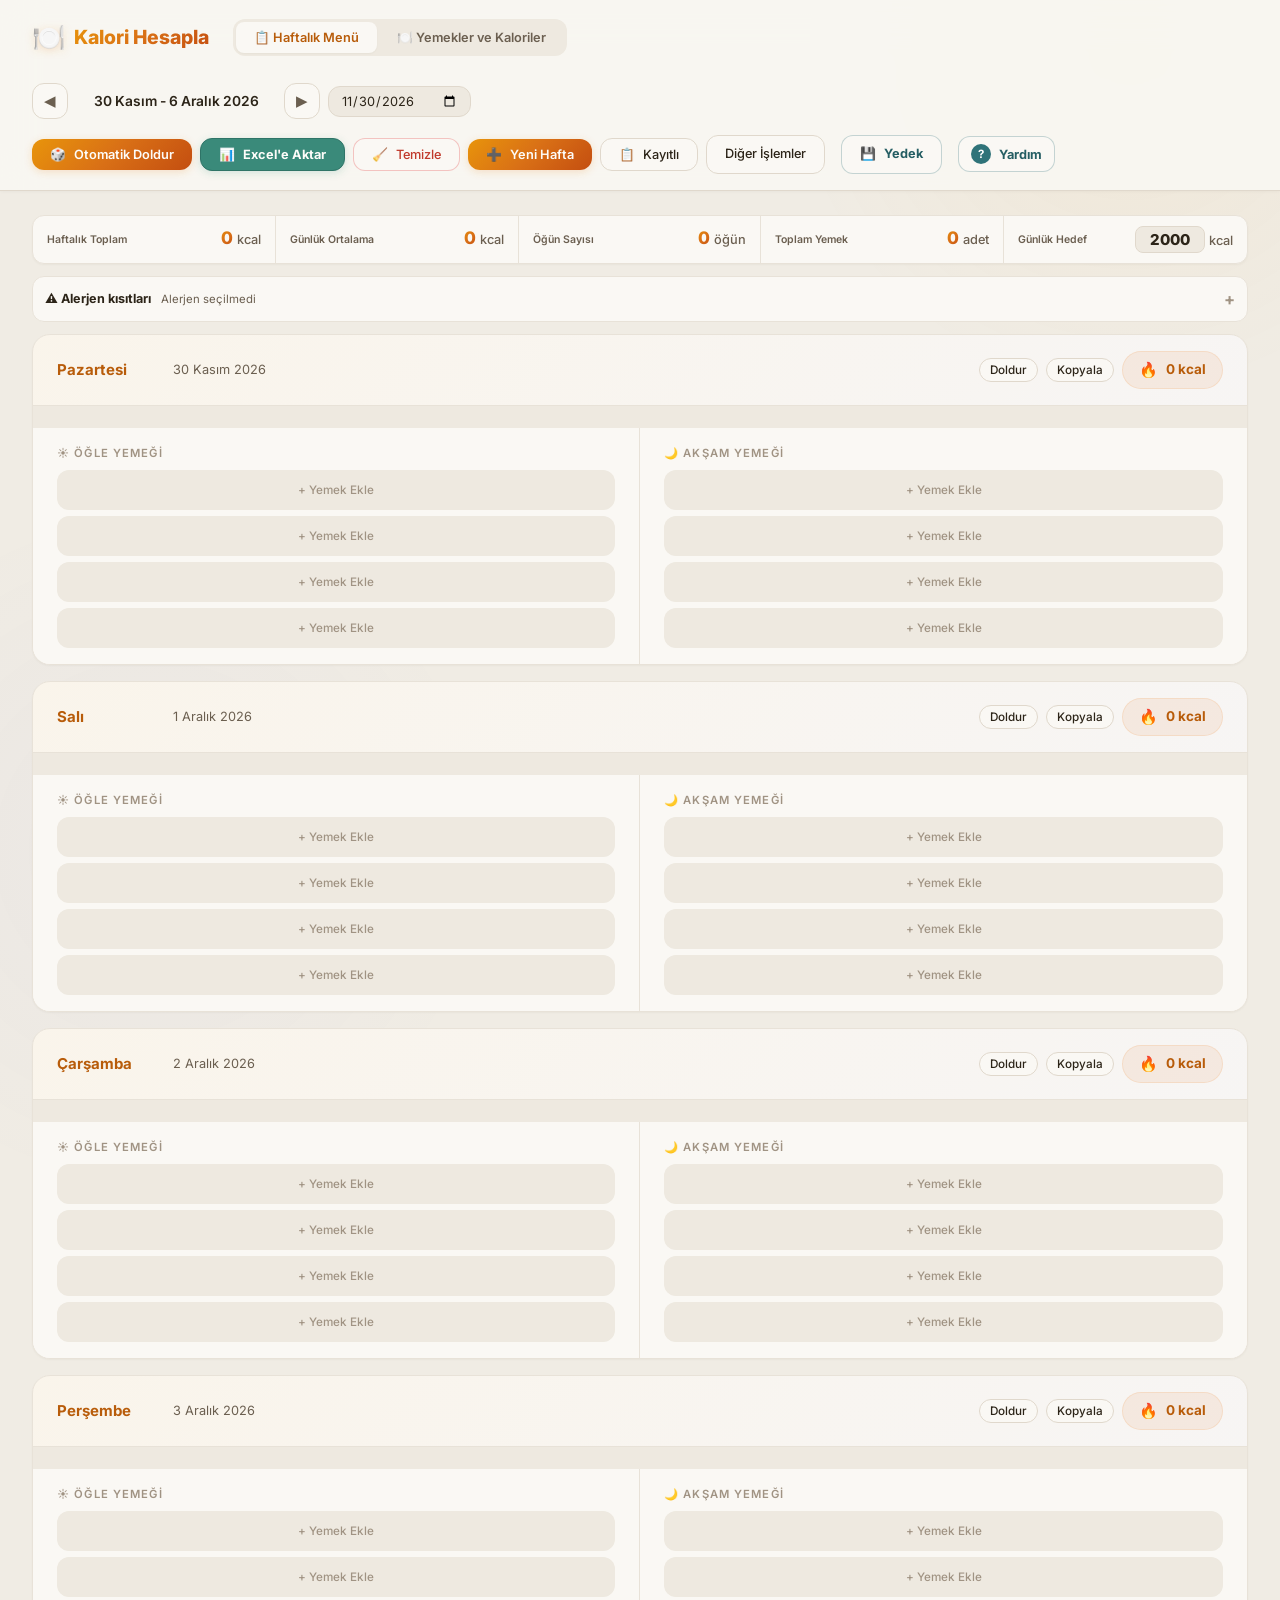
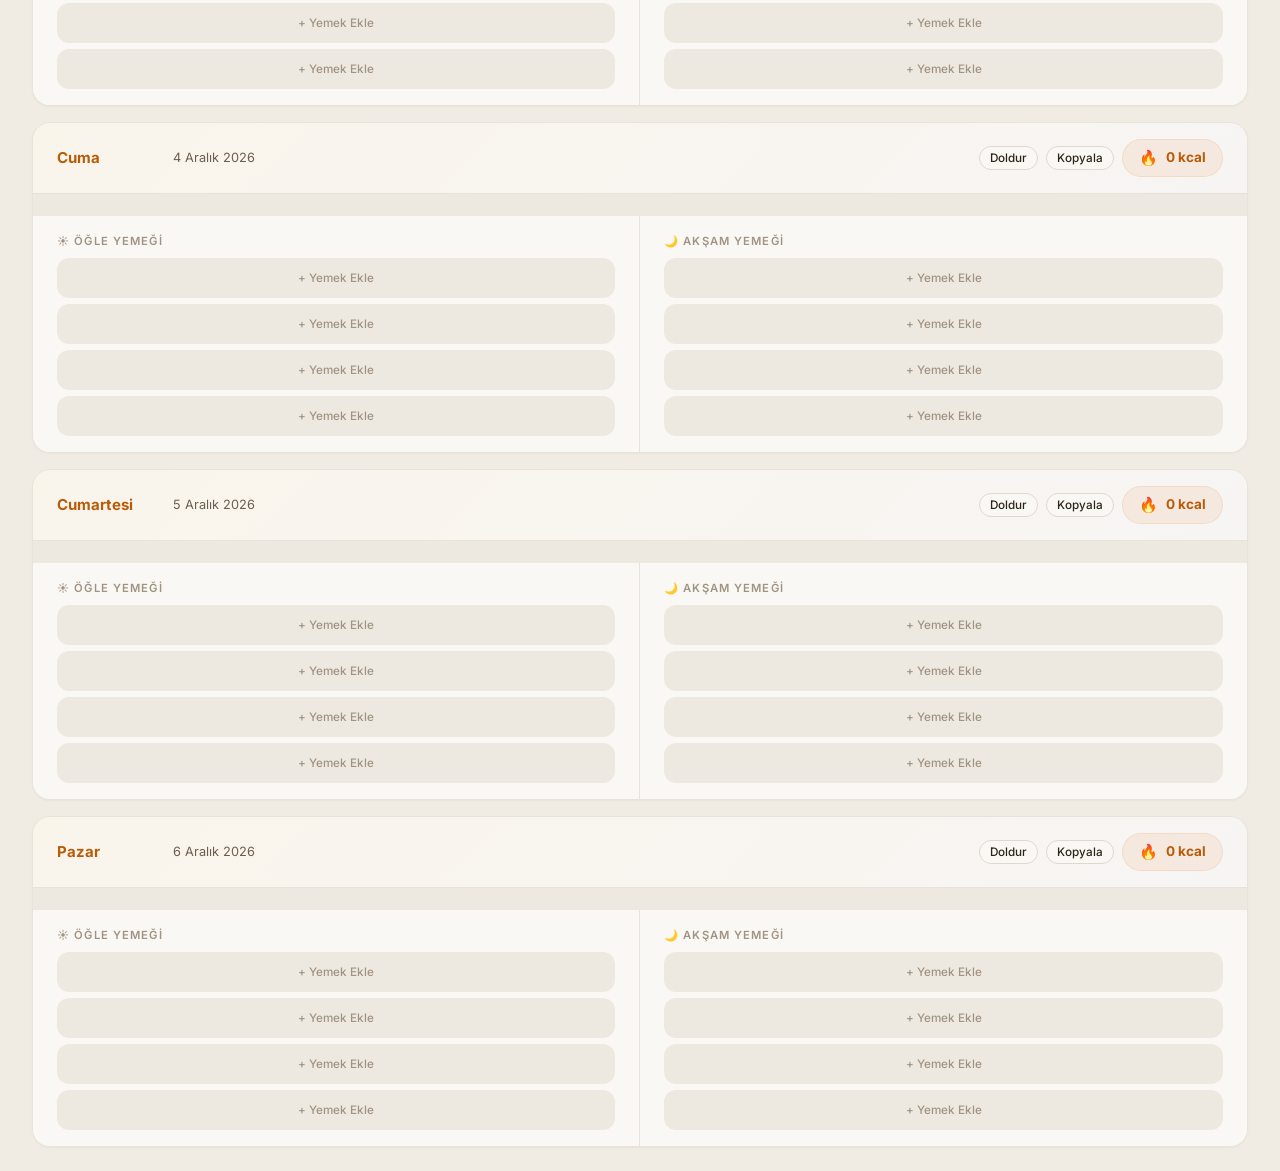
==== commit 88ad990f: "Add backup and help features: Implemented a backup menu for exporting and restoring all application " ====
--- a/index.html
+++ b/index.html
@@ -54,6 +54,19 @@
             </div>
           </details>
         </div>
+        <details class="header-backup" id="backup-actions">
+          <summary class="btn header-backup-btn" title="Tüm uygulama verilerini yedekle veya geri yükle"><span aria-hidden="true">💾</span> Yedek</summary>
+          <div class="header-more-menu backup-menu">
+            <strong>Tüm verileri taşı</strong>
+            <span>Haftalar, yemekler, kaloriler, alerjenler ve ayarlar</span>
+            <button class="btn" id="btn-backup-all" type="button"><span aria-hidden="true">↓</span> Tam yedeği indir</button>
+            <button class="btn" id="btn-restore-all" type="button"><span aria-hidden="true">↑</span> Yedekten geri yükle</button>
+            <small>JSON yedeği mevcut kayıtları silmeden birleştirilir.</small>
+          </div>
+        </details>
+        <button class="btn header-help-btn" id="btn-help" type="button" title="Kullanım yardımını aç" aria-haspopup="dialog" aria-controls="help-overlay">
+          <span class="header-help-icon" aria-hidden="true">?</span><span>Yardım</span>
+        </button>
       </div>
     </div>
   </header>
@@ -100,6 +113,7 @@
           <div>
             <h2 id="allergen-settings-title">Kaçınılan alerjenler</h2>
             <p>Otomatik menüde kullanılmamasını istediklerinizi seçin.</p>
+            <p class="allergen-code-help">Köşeli parantez içindeki ifadeler uygulamanın teknik alerjen kodlarıdır.</p>
           </div>
           <button class="btn btn-sm" id="btn-reset-allergen-preferences" type="button">Sıfırla</button>
         </div>
@@ -251,6 +265,104 @@
     </div>
   </div>
 
+  <!-- ══════════ HELP DIALOG ══════════ -->
+  <div class="help-overlay" id="help-overlay" aria-hidden="true">
+    <div class="help-dialog" role="dialog" aria-modal="true" aria-labelledby="help-title" tabindex="-1">
+      <header class="help-header">
+        <div>
+          <span class="help-eyebrow">Kullanım Kılavuzu</span>
+          <h2 id="help-title">Kalori Hesapla Yardım</h2>
+        </div>
+        <button class="help-close" id="btn-close-help" type="button" aria-label="Yardımı kapat" title="Kapat">&#10005;</button>
+      </header>
+
+      <div class="help-layout">
+        <nav class="help-nav" aria-label="Yardım bölümleri">
+          <a href="#help-start">Hızlı başlangıç</a>
+          <a href="#help-foods">Yemek yönetimi</a>
+          <a href="#help-planner">Haftalık menü</a>
+          <a href="#help-allergens">Alerjenler</a>
+          <a href="#help-excel">Excel ve yazdırma</a>
+          <a href="#help-backup">Kayıt ve yedek</a>
+        </nav>
+
+        <div class="help-content">
+          <section class="help-section" id="help-start">
+            <h3>Hızlı başlangıç</h3>
+            <ol>
+              <li><strong>Yemekler ve Kaloriler</strong> sekmesinde yemeklerin porsiyon ve kalori bilgilerini kontrol edin.</li>
+              <li>Gerekli yemekleri ve alerjen bilgilerini ekleyin veya düzenleyin.</li>
+              <li><strong>Haftalık Menü</strong> sekmesinde boş bir alana tıklayarak yemek seçin.</li>
+              <li>Hazır listeyi <strong>Excel'e Aktar</strong> ile indirin veya <strong>Diğer İşlemler &gt; Yazdır</strong> ile yazdırın.</li>
+            </ol>
+          </section>
+
+          <section class="help-section" id="help-foods">
+            <h3>Yemek ve kalori yönetimi</h3>
+            <ol>
+              <li>Üst menüden <strong>Yemekler ve Kaloriler</strong> sekmesini açın.</li>
+              <li>Yeni kayıt için <strong>Yeni Yemek Ekle</strong> düğmesine basın; yemek adı, bir porsiyonun kalorisi, kategori ve porsiyon açıklamasını girin.</li>
+              <li>Mevcut bir yemeğin kalorisini değiştirmek için listedeki <strong>kcal</strong> alanını düzenleyin. Yerleşik yemekte geri alma düğmesiyle kaynak değere dönebilirsiniz.</li>
+              <li>Yıldız düğmesi yemeği favorilere ekler. Özel yemekler çöp kutusu düğmesiyle silinebilir.</li>
+            </ol>
+            <p class="help-note"><strong>Kalori hesabı:</strong> Menüdeki değer, yemeğin kayıtlı bir porsiyon kalorisi ile seçilen porsiyon katsayısının çarpımıdır.</p>
+          </section>
+
+          <section class="help-section" id="help-planner">
+            <h3>Haftalık menü hazırlama</h3>
+            <ol>
+              <li><strong>Haftalık Menü</strong> sekmesini açın ve oklarla veya tarih alanıyla haftayı seçin.</li>
+              <li>Öğle ya da akşam bölümündeki boş satıra tıklayın; açılan aramadan yemeği seçin.</li>
+              <li><strong>1x</strong> porsiyon düğmesine basarak 0.5x, 1x, 1.5x ve 2x seçenekleri arasında geçin.</li>
+              <li>Bir günü hızlı hazırlamak için gün başlığındaki <strong>Doldur</strong>, bütün hafta için <strong>Otomatik Doldur</strong> düğmesini kullanın.</li>
+              <li>Günlük ve öğün toplamları her değişiklikten sonra otomatik hesaplanır. Günlük hedef üstteki kalori alanından değiştirilebilir.</li>
+            </ol>
+            <p class="help-note">Otomatik doldurma, seçili alerjen kurallarına uyan aday bulamazsa ilgili alanları boş bırakır; kısıtlamaları kendiliğinden gevşetmez.</p>
+          </section>
+
+          <section class="help-section" id="help-allergens">
+            <h3>Alerjen bilgileri ve uyarılar</h3>
+            <ol>
+              <li>Yemek listesinde <strong>Alerjenleri düzenle</strong> düğmesini açın.</li>
+              <li><strong>İçerdiği Alerjenler</strong> alanına tarifte veya üründe bulunduğu bilinenleri girin.</li>
+              <li><strong>Tarife Göre Bulunabilir</strong> alanını tarife göre değişebilen içerikler için kullanın.</li>
+              <li><strong>Çapraz Temas Uyarısı</strong> alanını yalnızca ortak üretim hattı, ekipman veya etiket uyarısı gibi çapraz temas bilgileri için kullanın.</li>
+              <li>Bilgi doğrulanmadıysa durumu <strong>Alerjen bilgisi bilinmiyor</strong> olarak bırakın ve gerekiyorsa not ekleyin.</li>
+            </ol>
+            <p class="help-note"><strong>Teknik kodlar:</strong> <code>milk</code>, <code>egg</code> ve <code>gluten_cereals</code> gibi köşeli parantez içinde görünen değerler uygulamanın veri kodlarıdır.</p>
+            <p class="help-warning">Haftalık menüde kırmızı uyarılar bilinen içeriği, turuncu uyarılar tarif değişkenliğini, sarı uyarılar çapraz teması ve gri soru işareti bilinmeyen profili gösterir. Bilgi yalnızca renkle değil, metinle de belirtilir.</p>
+            <p class="help-health">Alerjen bilgileri genel bilgilendirme amaçlıdır. Tarifler, kullanılan ürünler ve hazırlama koşulları değişebilir. Ciddi alerjisi bulunan kullanıcılar malzeme listesini, ürün etiketini ve çapraz temas riskini ayrıca kontrol etmelidir.</p>
+          </section>
+
+          <section class="help-section" id="help-excel">
+            <h3>Excel ve yazdırma</h3>
+            <ol>
+              <li>Hazırlanan haftayı üstteki görünür <strong>Excel'e Aktar</strong> düğmesiyle indirin.</li>
+              <li><strong>Plan</strong> sayfası duvara asılabilecek sade haftalık görünümü içerir.</li>
+              <li><strong>Alerjenler</strong> sayfası kesin içerik, tarif değişkenliği, çapraz temas, durum ve tercih çakışmalarını ayrıntılı gösterir.</li>
+              <li><strong>Detay</strong> sayfası porsiyon ve kalori hesaplarını satır bazında incelemek içindir.</li>
+              <li>Doğrudan çıktı için <strong>Diğer İşlemler &gt; Yazdır</strong> yolunu kullanın.</li>
+            </ol>
+          </section>
+
+          <section class="help-section" id="help-backup">
+            <h3>Kayıtlı haftalar ve yedekleme</h3>
+            <ol>
+              <li>Menü değişiklikleri tarayıcıda otomatik saklanır. <strong>Kayıtlı</strong> düğmesiyle diğer haftaları açabilirsiniz.</li>
+              <li><strong>Yeni Hafta</strong> yeni bir haftalık plan oluşturur; mevcut kayıtlı haftaları silmez.</li>
+              <li>Başka bilgisayara geçmek için üstteki <strong>Yedek &gt; Tam yedeği indir</strong> seçeneğiyle tek bir JSON dosyası oluşturun.</li>
+              <li>Yeni bilgisayarda uygulamayı açıp <strong>Yedek &gt; Yedekten geri yükle</strong> seçeneğinden bu dosyayı seçin.</li>
+              <li>Tam yedek; bütün haftaları, özel yemekleri, kalori ve alerjen düzenlemelerini, favorileri, günlük hedefi ve alerjen tercihlerini taşır.</li>
+              <li><strong>Diğer İşlemler &gt; JSON Dışa Aktar</strong> ise yalnızca açık olan haftayı paylaşmak içindir.</li>
+            </ol>
+            <p class="help-note">Tarayıcı verileri yalnızca aynı adres ve tarayıcı profilinde otomatik görünür. Farklı bilgisayar, tarayıcı veya adres için tam JSON yedeğini kullanın.</p>
+            <p class="help-note">Geri yükleme mevcut kayıtları silmez; verileri birleştirir. Aynı hafta kimliği iki tarafta da varsa yedek dosyasındaki hafta kullanılır.</p>
+          </section>
+        </div>
+      </div>
+    </div>
+  </div>
+
   <!-- ══════════ TOASTS ══════════ -->
   <div class="toast-container" id="toast-container"></div>
 
--- a/css/style.css
+++ b/css/style.css
@@ -2362,11 +2362,13 @@
 /* ═══════════════════════════════════════
    COMPACT PLANNING AND FOOD MANAGEMENT
    ═══════════════════════════════════════ */
-.header-more {
+.header-more,
+.header-backup {
   position: relative;
 }
 
 .header-more > summary,
+.header-backup > summary,
 .allergen-settings > summary,
 .allergen-settings-advanced > summary,
 .food-advanced-filters > summary,
@@ -2375,6 +2377,7 @@
 }
 
 .header-more > summary::-webkit-details-marker,
+.header-backup > summary::-webkit-details-marker,
 .allergen-settings > summary::-webkit-details-marker,
 .allergen-settings-advanced > summary::-webkit-details-marker,
 .food-advanced-filters > summary::-webkit-details-marker,
@@ -2404,6 +2407,37 @@
   box-shadow: none;
 }
 
+.header-backup-btn {
+  border-color: rgba(54, 116, 122, 0.28);
+  color: #255e63;
+  font-weight: 700;
+}
+
+.backup-menu {
+  min-width: 260px;
+  gap: 3px;
+  padding: 10px;
+}
+
+.backup-menu > strong {
+  padding: 2px 5px 0;
+  color: var(--text-primary);
+  font-size: 0.78rem;
+}
+
+.backup-menu > span,
+.backup-menu > small {
+  padding: 0 5px 5px;
+  color: var(--text-muted);
+  font-size: 0.68rem;
+  line-height: 1.35;
+}
+
+.backup-menu > small {
+  padding: 4px 5px 0;
+  border-top: 1px solid var(--border-light);
+}
+
 .stats-bar {
   display: grid;
   grid-template-columns: repeat(5, minmax(0, 1fr));
@@ -2518,6 +2552,31 @@
 .allergen-settings-content {
   padding: 14px;
   border-top: 1px solid var(--border-light);
+}
+
+.allergen-code-help {
+  margin-top: 3px !important;
+  color: var(--text-muted) !important;
+  font-size: 0.7rem !important;
+}
+
+.allergen-choice-label {
+  display: flex;
+  min-width: 0;
+  flex-wrap: wrap;
+  align-items: center;
+  gap: 2px 6px;
+}
+
+.allergen-technical-code {
+  padding: 1px 4px;
+  border: 1px solid var(--border-light);
+  border-radius: 3px;
+  background: var(--bg-base);
+  color: var(--text-muted);
+  font-size: 0.62rem;
+  line-height: 1.2;
+  overflow-wrap: anywhere;
 }
 
 .allergen-settings-advanced,
@@ -2881,3 +2940,261 @@
     white-space: normal;
   }
 }
+
+/* ═══════════════════════════════════════
+   HELP DIALOG
+   ═══════════════════════════════════════ */
+.header-help-btn {
+  flex: 0 0 auto;
+  padding: 7px 12px;
+  border-color: rgba(54, 116, 122, 0.28);
+  color: #255e63;
+  font-weight: 700;
+}
+
+.header-help-icon {
+  display: inline-flex;
+  width: 20px;
+  height: 20px;
+  align-items: center;
+  justify-content: center;
+  border-radius: 50%;
+  background: #2f7379;
+  color: #fff;
+  font-size: 0.76rem;
+  line-height: 1;
+}
+
+body.help-open {
+  overflow: hidden;
+}
+
+.help-overlay {
+  position: fixed;
+  inset: 0;
+  z-index: 1000;
+  display: none;
+  align-items: center;
+  justify-content: center;
+  padding: 24px;
+  background: rgba(31, 35, 35, 0.58);
+}
+
+.help-overlay.active {
+  display: flex;
+}
+
+.help-dialog {
+  display: flex;
+  width: min(980px, 100%);
+  max-height: min(820px, calc(100vh - 48px));
+  flex-direction: column;
+  overflow: hidden;
+  border: 1px solid var(--border);
+  border-radius: var(--radius-md);
+  background: var(--bg-surface);
+  box-shadow: 0 24px 70px rgba(28, 34, 34, 0.28);
+}
+
+.help-dialog:focus {
+  outline: none;
+}
+
+.help-header {
+  display: flex;
+  flex: 0 0 auto;
+  align-items: center;
+  justify-content: space-between;
+  gap: 16px;
+  padding: 17px 20px;
+  border-bottom: 1px solid var(--border-light);
+}
+
+.help-eyebrow {
+  display: block;
+  color: #2f7379;
+  font-size: 0.7rem;
+  font-weight: 800;
+  text-transform: uppercase;
+}
+
+.help-header h2 {
+  margin-top: 1px;
+  font-size: 1.2rem;
+  letter-spacing: 0;
+}
+
+.help-close {
+  display: inline-flex;
+  width: 36px;
+  height: 36px;
+  flex: 0 0 36px;
+  align-items: center;
+  justify-content: center;
+  border: 1px solid var(--border);
+  border-radius: 50%;
+  background: var(--bg-base);
+  color: var(--text-secondary);
+  font-size: 1rem;
+  cursor: pointer;
+}
+
+.help-close:hover,
+.help-close:focus-visible {
+  border-color: var(--accent-light);
+  background: var(--accent-glow);
+  color: var(--text-primary);
+  outline: 2px solid rgba(232, 114, 12, 0.2);
+  outline-offset: 1px;
+}
+
+.help-layout {
+  display: grid;
+  min-height: 0;
+  flex: 1 1 auto;
+  grid-template-columns: 190px minmax(0, 1fr);
+}
+
+.help-nav {
+  display: flex;
+  flex-direction: column;
+  gap: 2px;
+  padding: 14px 10px;
+  overflow-y: auto;
+  border-right: 1px solid var(--border-light);
+  background: var(--bg-base);
+}
+
+.help-nav a {
+  padding: 8px 10px;
+  border-radius: var(--radius-sm);
+  color: var(--text-secondary);
+  font-size: 0.78rem;
+  font-weight: 650;
+  text-decoration: none;
+}
+
+.help-nav a:hover,
+.help-nav a:focus-visible {
+  background: var(--accent-glow);
+  color: var(--accent-dark);
+  outline: none;
+}
+
+.help-content {
+  min-height: 0;
+  padding: 2px 26px 28px;
+  overflow-y: auto;
+  scroll-behavior: smooth;
+}
+
+.help-section {
+  padding: 22px 0;
+  scroll-margin-top: 4px;
+  border-bottom: 1px solid var(--border-light);
+}
+
+.help-section:last-child {
+  border-bottom: 0;
+}
+
+.help-section h3 {
+  margin-bottom: 10px;
+  color: var(--text-primary);
+  font-size: 1rem;
+  letter-spacing: 0;
+}
+
+.help-section ol {
+  padding-left: 22px;
+  color: var(--text-secondary);
+  font-size: 0.84rem;
+}
+
+.help-section li + li {
+  margin-top: 7px;
+}
+
+.help-section code {
+  padding: 1px 4px;
+  border: 1px solid var(--border-light);
+  border-radius: 3px;
+  background: var(--bg-base);
+  color: #255e63;
+  font-size: 0.76rem;
+}
+
+.help-note,
+.help-warning,
+.help-health {
+  margin-top: 12px;
+  padding: 9px 11px;
+  border-left: 3px solid #2f7379;
+  background: rgba(47, 115, 121, 0.07);
+  color: var(--text-secondary);
+  font-size: 0.78rem;
+}
+
+.help-warning {
+  border-left-color: #d97016;
+  background: var(--accent-glow);
+}
+
+.help-health {
+  border-left-color: #b58a1a;
+  background: rgba(181, 138, 26, 0.09);
+}
+
+@media (max-width: 700px) {
+  .help-overlay {
+    padding: 0;
+  }
+
+  .help-dialog {
+    width: 100%;
+    height: 100%;
+    max-height: none;
+    border: 0;
+    border-radius: 0;
+  }
+
+  .help-header {
+    padding: 13px 15px;
+  }
+
+  .help-layout {
+    display: flex;
+    flex-direction: column;
+  }
+
+  .help-nav {
+    flex: 0 0 auto;
+    flex-direction: row;
+    padding: 8px 10px;
+    overflow-x: auto;
+    overflow-y: hidden;
+    border-right: 0;
+    border-bottom: 1px solid var(--border-light);
+  }
+
+  .help-nav a {
+    flex: 0 0 auto;
+    white-space: nowrap;
+  }
+
+  .help-content {
+    padding: 0 16px 24px;
+  }
+
+  .help-section {
+    padding: 18px 0;
+  }
+}
+
+@media print {
+  .header-help-btn,
+  .header-backup,
+  .help-overlay {
+    display: none !important;
+  }
+}
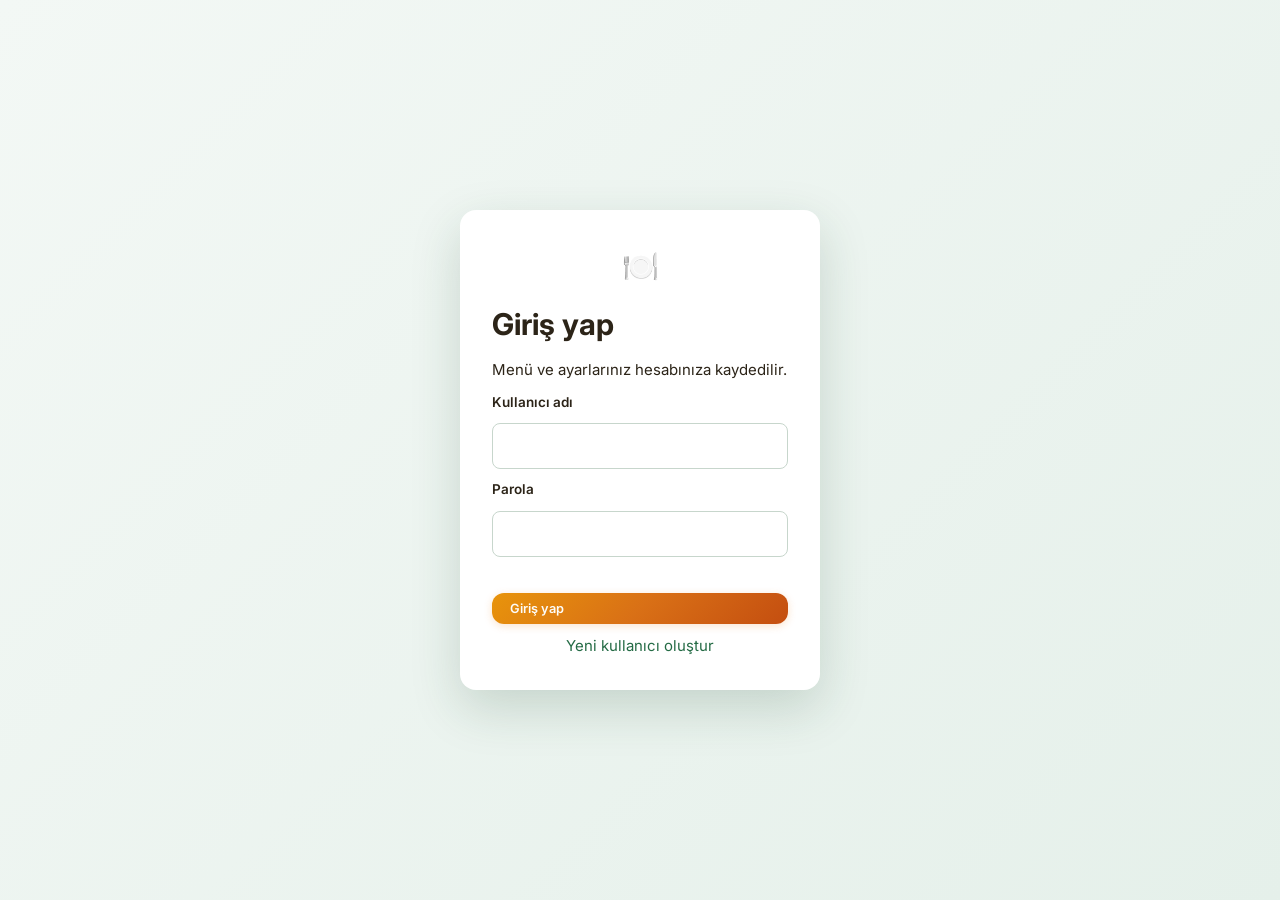
==== commit 195f148b: "Add user authentication features: Implemented a login and registration overlay, integrated session m" ====
--- a/index.html
+++ b/index.html
@@ -9,6 +9,21 @@
   <link rel="stylesheet" href="css/style.css">
 </head>
 <body>
+
+  <div class="auth-overlay" id="auth-overlay" hidden>
+    <form class="auth-card" id="auth-form">
+      <div class="auth-icon" aria-hidden="true">🍽️</div>
+      <h1 id="auth-title">Giriş yap</h1>
+      <p>Menü ve ayarlarınız hesabınıza kaydedilir.</p>
+      <label for="auth-username">Kullanıcı adı</label>
+      <input id="auth-username" autocomplete="username" required maxlength="32" autofocus>
+      <label for="auth-password">Parola</label>
+      <input id="auth-password" type="password" autocomplete="current-password" required minlength="4">
+      <p class="auth-error" id="auth-error" role="alert"></p>
+      <button class="btn btn-primary" id="auth-submit" type="submit">Giriş yap</button>
+      <button class="auth-switch" id="auth-switch" type="button">Yeni kullanıcı oluştur</button>
+    </form>
+  </div>
 
   <!-- ══════════ HEADER ══════════ -->
   <header class="app-header">
@@ -67,6 +82,10 @@
         <button class="btn header-help-btn" id="btn-help" type="button" title="Kullanım yardımını aç" aria-haspopup="dialog" aria-controls="help-overlay">
           <span class="header-help-icon" aria-hidden="true">?</span><span>Yardım</span>
         </button>
+        <div class="user-menu">
+          <span id="current-username"></span>
+          <button class="btn" id="btn-logout" type="button">Çıkış</button>
+        </div>
       </div>
     </div>
   </header>
--- a/css/style.css
+++ b/css/style.css
@@ -2653,33 +2653,160 @@
 
 .allergen-editor {
   margin-top: 12px;
+  padding: 16px;
+}
+
+.allergen-editor-inline {
+  border-color: rgba(54, 116, 122, 0.24);
+  border-radius: var(--radius-md);
+  background: var(--bg-surface);
+  box-shadow: 0 8px 24px rgba(44, 62, 64, 0.07);
+}
+
+.allergen-editor-heading {
+  margin-bottom: 14px;
+}
+
+.allergen-editor-heading > strong {
+  display: block;
+  margin-bottom: 3px;
+  color: var(--text-primary);
+  font-size: 1rem;
+  line-height: 1.3;
+}
+
+.allergen-editor-help {
+  margin: 0;
+  color: var(--text-secondary);
+  font-size: 0.86rem;
+  line-height: 1.5;
+}
+
+.allergen-editor-primary .allergen-editor-group {
   padding: 12px;
 }
 
-.allergen-editor-help {
-  margin-bottom: 9px;
-  color: var(--text-secondary);
-  font-size: 0.76rem;
-  line-height: 1.4;
-}
-
-.allergen-editor-primary .allergen-editor-group {
-  padding: 10px;
-}
-
 .allergen-editor-primary .allergen-editor-options {
-  grid-template-columns: repeat(auto-fit, minmax(120px, 1fr));
+  grid-template-columns: repeat(auto-fit, minmax(150px, 1fr));
+}
+
+.allergen-editor-group {
+  border-radius: var(--radius-md);
+  background: var(--bg-base);
+}
+
+.allergen-editor-group legend {
+  max-width: calc(100% - 10px);
+  padding: 0 6px;
+  font-size: inherit;
+}
+
+.allergen-editor-legend {
+  display: inline-flex;
+  min-width: 0;
+  flex-direction: column;
+  gap: 2px;
+  white-space: normal;
+}
+
+.allergen-editor-legend strong {
+  color: var(--text-primary);
+  font-size: 0.88rem;
+  line-height: 1.3;
+}
+
+.allergen-editor-legend small {
+  color: var(--text-muted);
+  font-size: 0.72rem;
+  font-weight: 500;
+  line-height: 1.35;
+}
+
+.allergen-editor-options {
+  gap: 6px;
 }
 
 .allergen-editor-choice {
-  min-height: 30px;
-  padding: 4px 6px;
+  min-height: 42px;
+  padding: 7px 9px;
+  border: 1px solid transparent;
   border-radius: var(--radius-sm);
+  font-size: 0.84rem;
+  line-height: 1.3;
+  transition: border-color 120ms ease, background-color 120ms ease;
+}
+
+.allergen-editor-choice input {
+  width: 18px;
+  height: 18px;
+  flex: 0 0 auto;
+  accent-color: var(--accent);
+}
+
+.allergen-editor-choice .allergen-choice-label,
+.allergen-editor-choice .allergen-choice-label > span {
+  overflow: visible;
+  text-overflow: clip;
+  white-space: normal;
+}
+
+.allergen-editor .allergen-technical-code {
+  font-size: 0.68rem;
 }
 
 .allergen-editor-choice:hover,
 .allergen-editor-choice:has(input:checked) {
   background: var(--bg-input);
+}
+
+.allergen-editor-choice:has(input:focus-visible),
+.allergen-editor-advanced > summary:focus-visible {
+  outline: 3px solid rgba(54, 116, 122, 0.2);
+  outline-offset: 2px;
+}
+
+.allergen-editor-group.contains .allergen-editor-choice:has(input:checked) {
+  border-color: rgba(192, 57, 43, 0.28);
+  background: var(--danger-bg);
+}
+
+.allergen-editor-group.possible .allergen-editor-choice:has(input:checked) {
+  border-color: rgba(217, 112, 22, 0.3);
+  background: var(--accent-glow);
+}
+
+.allergen-editor-group.may-contain .allergen-editor-choice:has(input:checked) {
+  border-color: rgba(181, 138, 26, 0.32);
+  background: rgba(181, 138, 26, 0.1);
+}
+
+.allergen-editor-advanced > summary {
+  display: grid;
+  min-height: 52px;
+  grid-template-columns: minmax(0, 1fr) auto;
+  align-items: center;
+  column-gap: 12px;
+  padding: 10px 12px;
+  font-size: 0.86rem;
+}
+
+.allergen-editor-advanced > summary > span {
+  color: var(--text-primary);
+}
+
+.allergen-editor-advanced > summary > small {
+  grid-column: 1;
+  color: var(--text-muted);
+  font-size: 0.72rem;
+  font-weight: 500;
+  line-height: 1.35;
+}
+
+.allergen-editor-advanced > summary::after {
+  grid-column: 2;
+  grid-row: 1 / span 2;
+  align-self: center;
+  font-size: 1rem;
 }
 
 .allergen-editor-advanced .allergen-editor-groups {
@@ -2691,6 +2818,22 @@
 .allergen-editor-advanced .allergen-editor-meta {
   margin: 0;
   padding: 0 10px 10px;
+}
+
+.allergen-editor-meta .allergen-status,
+.allergen-editor-meta .allergen-note {
+  gap: 7px;
+  color: var(--text-primary);
+  font-size: 0.84rem;
+}
+
+.allergen-editor-meta .form-input {
+  min-height: 42px;
+  font-size: 0.88rem;
+}
+
+.allergen-editor-meta textarea.form-input {
+  line-height: 1.45;
 }
 
 .food-mgmt-item {
@@ -2716,8 +2859,8 @@
   display: block;
   overflow: hidden;
   color: var(--text-secondary);
-  font-size: 0.7rem;
-  line-height: 1.35;
+  font-size: 0.78rem;
+  line-height: 1.4;
   text-overflow: ellipsis;
   white-space: nowrap;
 }
@@ -2741,7 +2884,9 @@
 }
 
 .food-mgmt-allergen-edit {
-  padding: 5px 8px;
+  min-height: 36px;
+  padding: 7px 10px;
+  font-size: 0.78rem;
 }
 
 .food-slot.filled {
@@ -2840,6 +2985,18 @@
     padding: 11px;
   }
 
+  .allergen-editor {
+    padding: 13px;
+  }
+
+  .allergen-editor-heading > strong {
+    font-size: 0.96rem;
+  }
+
+  .allergen-editor-help {
+    font-size: 0.84rem;
+  }
+
   .allergen-settings-grid,
   .allergen-editor-primary .allergen-editor-options {
     grid-template-columns: 1fr 1fr;
@@ -2909,8 +3066,21 @@
   }
 
   .allergen-settings-grid,
-  .allergen-editor-primary .allergen-editor-options {
+  .allergen-editor .allergen-editor-options {
     grid-template-columns: 1fr;
+  }
+
+  .allergen-editor {
+    padding: 11px;
+  }
+
+  .allergen-editor-choice {
+    min-height: 46px;
+    font-size: 0.88rem;
+  }
+
+  .allergen-editor .allergen-technical-code {
+    font-size: 0.7rem;
   }
 
   .allergen-settings-summary-value {
@@ -3198,3 +3368,41 @@
     display: none !important;
   }
 }
+body.auth-locked > :not(.auth-overlay) {
+  visibility: hidden;
+}
+
+.auth-overlay {
+  position: fixed;
+  inset: 0;
+  z-index: 1000;
+  display: grid;
+  place-items: center;
+  padding: 20px;
+  background: linear-gradient(135deg, #f3f8f5, #e5f0ea);
+}
+
+.auth-overlay[hidden] {
+  display: none;
+}
+
+.auth-card {
+  width: min(100%, 360px);
+  display: grid;
+  gap: 10px;
+  padding: 32px;
+  border-radius: 16px;
+  background: #fff;
+  box-shadow: 0 18px 50px rgba(30, 70, 45, 0.18);
+}
+
+.auth-card h1, .auth-card p { margin: 0; }
+.auth-card label { font-weight: 600; font-size: 0.9rem; }
+.auth-card input { padding: 10px 12px; border: 1px solid #c7d6cc; border-radius: 8px; font: inherit; }
+.auth-card small { color: #647068; text-align: center; }
+.auth-icon { font-size: 2rem; text-align: center; }
+.auth-error { min-height: 1.2em; color: #b42318; font-size: 0.9rem; }
+.auth-switch { border: 0; color: #246b45; background: transparent; cursor: pointer; font: inherit; }
+.user-menu { display: flex; align-items: center; gap: 8px; white-space: nowrap; }
+.user-menu span { font-size: 0.9rem; font-weight: 600; }
+.startup-error { max-width: 620px; margin: 12vh auto; padding: 28px; border-radius: 12px; background: #fff; box-shadow: 0 10px 30px rgba(30, 70, 45, 0.14); }
